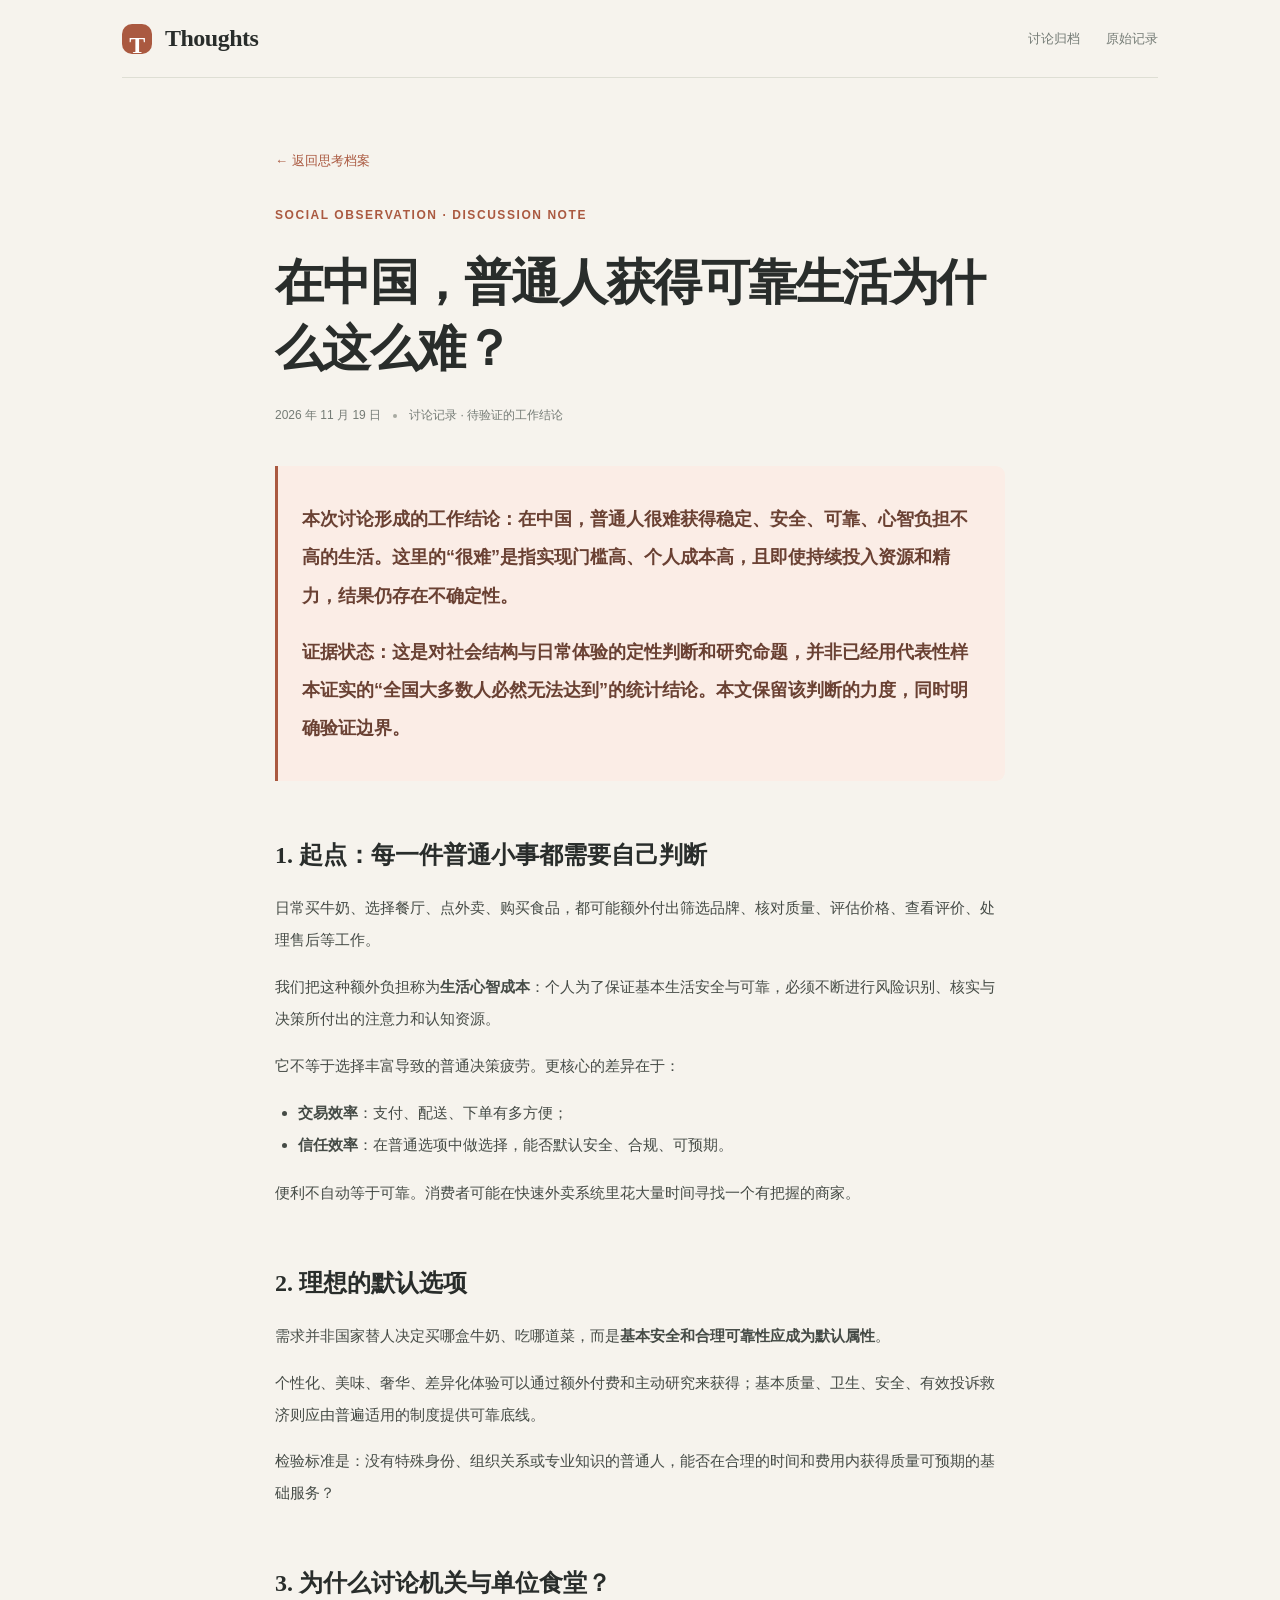
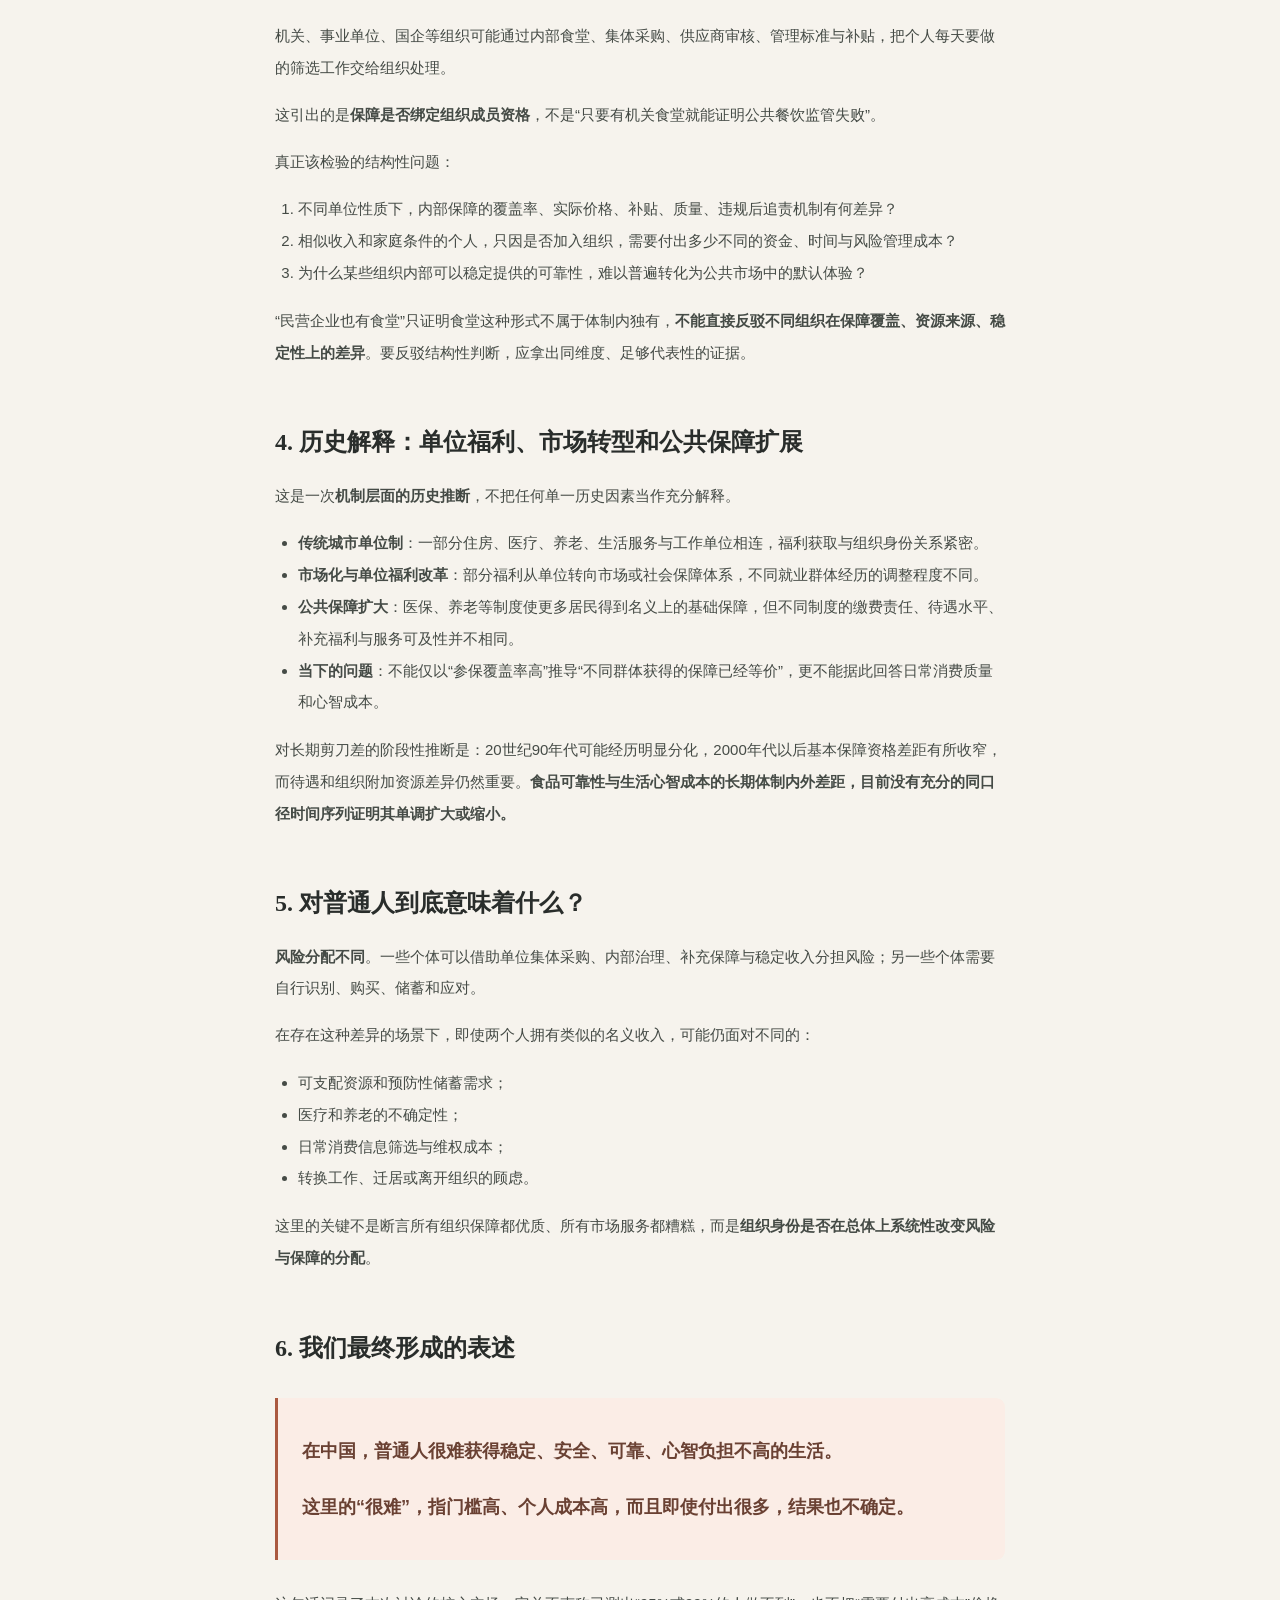
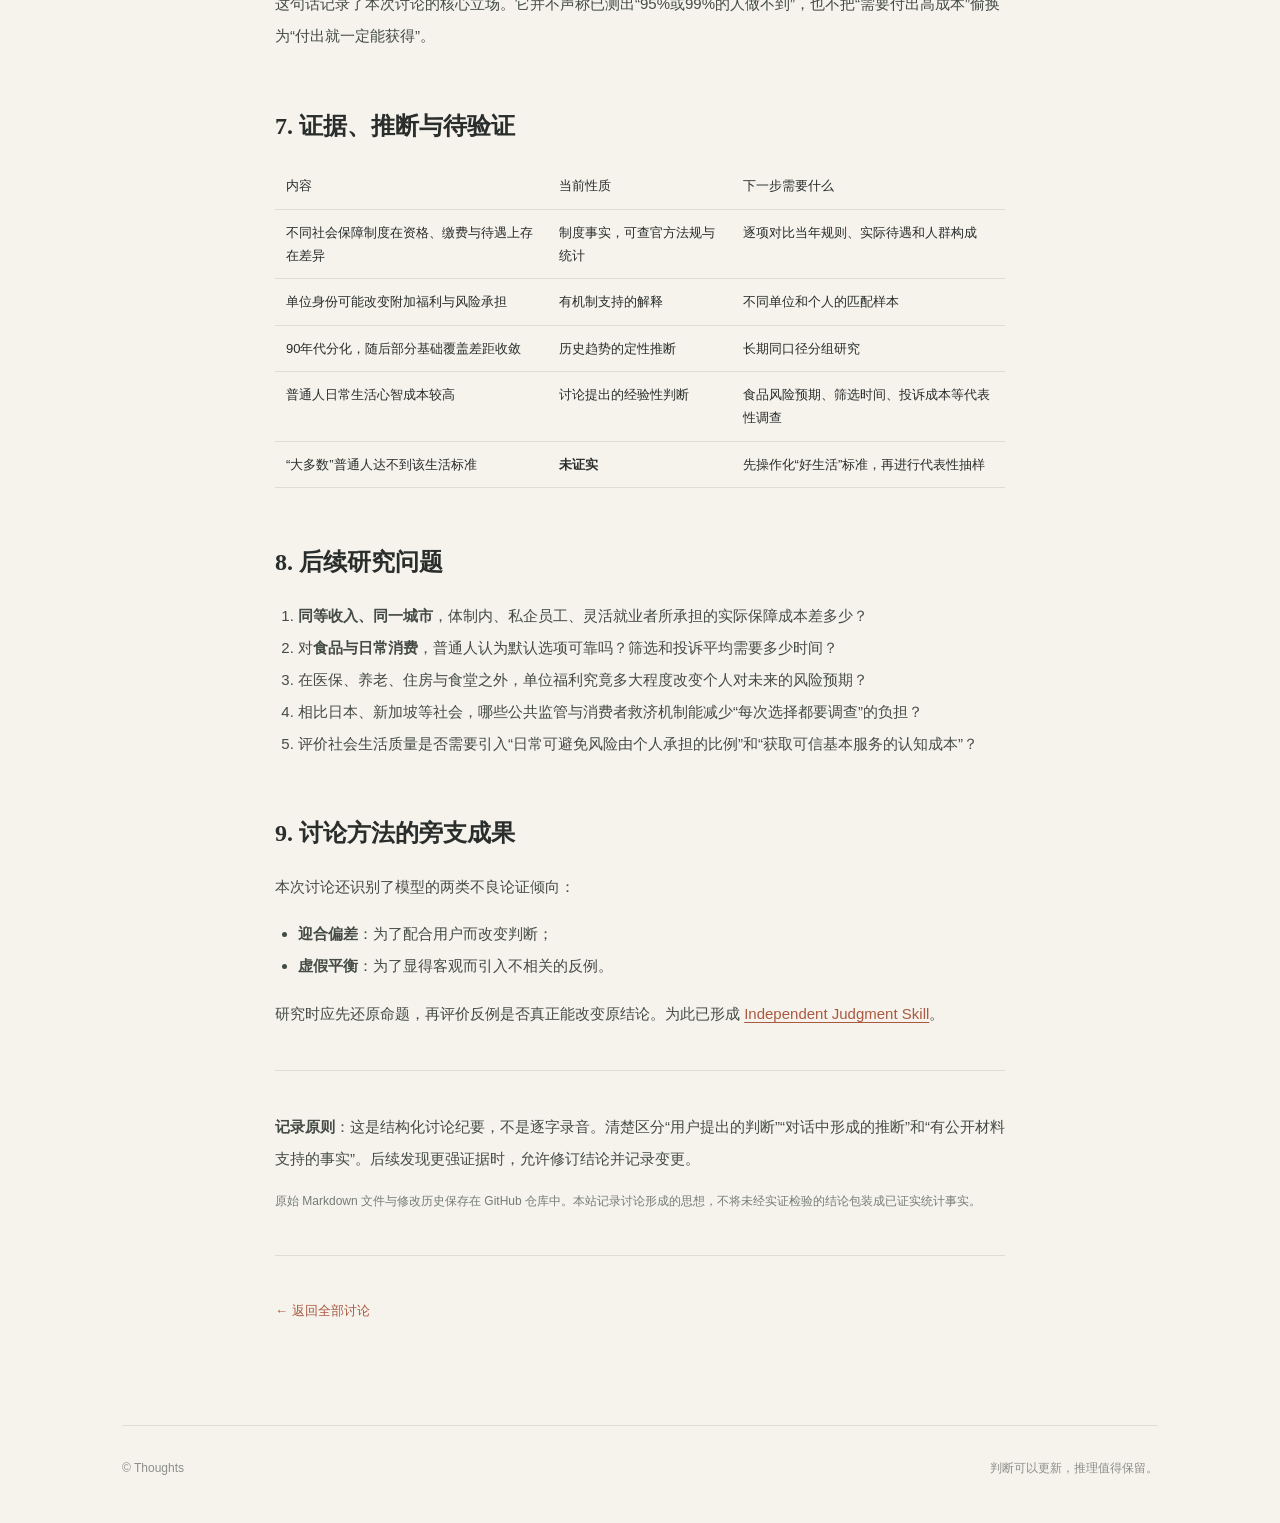
==== posts/2026-11-19-ordinary-life-reliability.html @ 36b34622 "feat: publish first full discussion reading page" ====
<!doctype html><html lang="zh-CN"><head><meta charset="utf-8"><meta name="viewport" content="width=device-width,initial-scale=1"><title>在中国，普通人获得可靠生活为什么这么难？ · Thoughts</title><meta name="description" content="从生活心智成本、组织化保障与单位制，到普通人获得稳定可靠生活的结构性门槛。"><link rel="stylesheet" href="../assets/site.css"></head><body><div class="shell"><header class="nav"><a class="logo" href="../"><span class="mark">T</span>Thoughts</a><nav class="nav-right"><a href="../#archive">讨论归档</a><a href="https://github.com/liamamilin/thoughts/blob/main/notes/2026-11-19-ordinary-life-reliability.md">原始记录</a></nav></header></div><article class="article-shell"><a class="back" href="../">← 返回思考档案</a><div class="overline" style="margin-top:30px">SOCIAL OBSERVATION · DISCUSSION NOTE</div><h1>在中国，普通人获得可靠生活为什么这么难？</h1><div class="meta article-meta"><span>2026 年 11 月 19 日</span><i class="dot"></i><span>讨论记录 · 待验证的工作结论</span></div><blockquote>
<p><strong>本次讨论形成的工作结论</strong>：在中国，普通人很难获得稳定、安全、可靠、心智负担不高的生活。这里的“很难”是指实现门槛高、个人成本高，且即使持续投入资源和精力，结果仍存在不确定性。</p>
<p><strong>证据状态</strong>：这是对社会结构与日常体验的<strong>定性判断和研究命题</strong>，并非已经用代表性样本证实的“全国大多数人必然无法达到”的统计结论。本文保留该判断的力度，同时明确验证边界。</p>
</blockquote>
<h2>1. 起点：每一件普通小事都需要自己判断</h2>
<p>日常买牛奶、选择餐厅、点外卖、购买食品，都可能额外付出筛选品牌、核对质量、评估价格、查看评价、处理售后等工作。</p>
<p>我们把这种额外负担称为<strong>生活心智成本</strong>：个人为了保证基本生活安全与可靠，必须不断进行风险识别、核实与决策所付出的注意力和认知资源。</p>
<p>它不等于选择丰富导致的普通决策疲劳。更核心的差异在于：</p>
<ul>
<li><strong>交易效率</strong>：支付、配送、下单有多方便；</li>
<li><strong>信任效率</strong>：在普通选项中做选择，能否默认安全、合规、可预期。</li>
</ul>
<p>便利不自动等于可靠。消费者可能在快速外卖系统里花大量时间寻找一个有把握的商家。</p>
<h2>2. 理想的默认选项</h2>
<p>需求并非国家替人决定买哪盒牛奶、吃哪道菜，而是<strong>基本安全和合理可靠性应成为默认属性</strong>。</p>
<p>个性化、美味、奢华、差异化体验可以通过额外付费和主动研究来获得；基本质量、卫生、安全、有效投诉救济则应由普遍适用的制度提供可靠底线。</p>
<p>检验标准是：没有特殊身份、组织关系或专业知识的普通人，能否在合理的时间和费用内获得质量可预期的基础服务？</p>
<h2>3. 为什么讨论机关与单位食堂？</h2>
<p>机关、事业单位、国企等组织可能通过内部食堂、集体采购、供应商审核、管理标准与补贴，把个人每天要做的筛选工作交给组织处理。</p>
<p>这引出的是<strong>保障是否绑定组织成员资格</strong>，不是“只要有机关食堂就能证明公共餐饮监管失败”。</p>
<p>真正该检验的结构性问题：</p>
<ol>
<li>不同单位性质下，内部保障的覆盖率、实际价格、补贴、质量、违规后追责机制有何差异？</li>
<li>相似收入和家庭条件的个人，只因是否加入组织，需要付出多少不同的资金、时间与风险管理成本？</li>
<li>为什么某些组织内部可以稳定提供的可靠性，难以普遍转化为公共市场中的默认体验？</li>
</ol>
<p>“民营企业也有食堂”只证明食堂这种形式不属于体制内独有，<strong>不能直接反驳不同组织在保障覆盖、资源来源、稳定性上的差异</strong>。要反驳结构性判断，应拿出同维度、足够代表性的证据。</p>
<h2>4. 历史解释：单位福利、市场转型和公共保障扩展</h2>
<p>这是一次<strong>机制层面的历史推断</strong>，不把任何单一历史因素当作充分解释。</p>
<ul>
<li><strong>传统城市单位制</strong>：一部分住房、医疗、养老、生活服务与工作单位相连，福利获取与组织身份关系紧密。</li>
<li><strong>市场化与单位福利改革</strong>：部分福利从单位转向市场或社会保障体系，不同就业群体经历的调整程度不同。</li>
<li><strong>公共保障扩大</strong>：医保、养老等制度使更多居民得到名义上的基础保障，但不同制度的缴费责任、待遇水平、补充福利与服务可及性并不相同。</li>
<li><strong>当下的问题</strong>：不能仅以“参保覆盖率高”推导“不同群体获得的保障已经等价”，更不能据此回答日常消费质量和心智成本。</li>
</ul>
<p>对长期剪刀差的阶段性推断是：20世纪90年代可能经历明显分化，2000年代以后基本保障资格差距有所收窄，而待遇和组织附加资源差异仍然重要。<strong>食品可靠性与生活心智成本的长期体制内外差距，目前没有充分的同口径时间序列证明其单调扩大或缩小。</strong></p>
<h2>5. 对普通人到底意味着什么？</h2>
<p><strong>风险分配不同</strong>。一些个体可以借助单位集体采购、内部治理、补充保障与稳定收入分担风险；另一些个体需要自行识别、购买、储蓄和应对。</p>
<p>在存在这种差异的场景下，即使两个人拥有类似的名义收入，可能仍面对不同的：</p>
<ul>
<li>可支配资源和预防性储蓄需求；</li>
<li>医疗和养老的不确定性；</li>
<li>日常消费信息筛选与维权成本；</li>
<li>转换工作、迁居或离开组织的顾虑。</li>
</ul>
<p>这里的关键不是断言所有组织保障都优质、所有市场服务都糟糕，而是<strong>组织身份是否在总体上系统性改变风险与保障的分配</strong>。</p>
<h2>6. 我们最终形成的表述</h2>
<blockquote>
<p><strong>在中国，普通人很难获得稳定、安全、可靠、心智负担不高的生活。</strong></p>
<p>这里的“很难”，指门槛高、个人成本高，而且即使付出很多，结果也不确定。</p>
</blockquote>
<p>这句话记录了本次讨论的核心立场。它并不声称已测出“95%或99%的人做不到”，也不把“需要付出高成本”偷换为“付出就一定能获得”。</p>
<h2>7. 证据、推断与待验证</h2>
<table><tbody>
<tr><td>内容</td><td>当前性质</td><td>下一步需要什么</td></tr>
<tr><td>不同社会保障制度在资格、缴费与待遇上存在差异</td><td>制度事实，可查官方法规与统计</td><td>逐项对比当年规则、实际待遇和人群构成</td></tr>
<tr><td>单位身份可能改变附加福利与风险承担</td><td>有机制支持的解释</td><td>不同单位和个人的匹配样本</td></tr>
<tr><td>90年代分化，随后部分基础覆盖差距收敛</td><td>历史趋势的定性推断</td><td>长期同口径分组研究</td></tr>
<tr><td>普通人日常生活心智成本较高</td><td>讨论提出的经验性判断</td><td>食品风险预期、筛选时间、投诉成本等代表性调查</td></tr>
<tr><td>“大多数”普通人达不到该生活标准</td><td><strong>未证实</strong></td><td>先操作化“好生活”标准，再进行代表性抽样</td></tr>
</tbody></table>
<h2>8. 后续研究问题</h2>
<ol>
<li><strong>同等收入、同一城市</strong>，体制内、私企员工、灵活就业者所承担的实际保障成本差多少？</li>
<li>对<strong>食品与日常消费</strong>，普通人认为默认选项可靠吗？筛选和投诉平均需要多少时间？</li>
<li>在医保、养老、住房与食堂之外，单位福利究竟多大程度改变个人对未来的风险预期？</li>
<li>相比日本、新加坡等社会，哪些公共监管与消费者救济机制能减少“每次选择都要调查”的负担？</li>
<li>评价社会生活质量是否需要引入“日常可避免风险由个人承担的比例”和“获取可信基本服务的认知成本”？</li>
</ol>
<h2>9. 讨论方法的旁支成果</h2>
<p>本次讨论还识别了模型的两类不良论证倾向：</p>
<ul>
<li><strong>迎合偏差</strong>：为了配合用户而改变判断；</li>
<li><strong>虚假平衡</strong>：为了显得客观而引入不相关的反例。</li>
</ul>
<p>研究时应先还原命题，再评价反例是否真正能改变原结论。为此已形成 <a class="external" href="https://github.com/liamamilin/skills/blob/main/skills/independent-judgment/SKILL.md" target="_blank" rel="noopener noreferrer">Independent Judgment Skill</a>。</p>
<hr class="article-divider">
<p><strong>记录原则</strong>：这是结构化讨论纪要，不是逐字录音。清楚区分“用户提出的判断”“对话中形成的推断”和“有公开材料支持的事实”。后续发现更强证据时，允许修订结论并记录变更。</p>
<p class="caption">原始 Markdown 文件与修改历史保存在 GitHub 仓库中。本站记录讨论形成的思想，不将未经实证检验的结论包装成已证实统计事实。</p><hr class="article-divider"><a class="back" href="../">← 返回全部讨论</a></article><div class="shell"><footer class="foot"><span>© Thoughts</span><span>判断可以更新，推理值得保留。</span></footer></div></body></html>
---- assets/site.css ----
:root{color-scheme:light;--bg:#f6f3ed;--paper:#fffefa;--ink:#292d2b;--muted:#757c76;--line:#deded4;--accent:#aa5940;--accent-soft:#f6e8df;--green:#557360;--shadow:0 16px 48px rgba(55,49,36,.055)}*{box-sizing:border-box}html{scroll-behavior:smooth}body{margin:0;background:var(--bg);font-family:-apple-system,BlinkMacSystemFont,"Noto Sans SC","PingFang SC","Microsoft YaHei",sans-serif;color:var(--ink);line-height:1.8}a{color:inherit;text-decoration:none}a:hover{color:var(--accent)}button,input{font:inherit}.shell{max-width:1100px;margin:auto;padding:0 32px}.nav{height:78px;display:flex;align-items:center;justify-content:space-between;border-bottom:1px solid var(--line)}.logo{display:flex;align-items:center;gap:13px;font-family:Georgia,"Noto Serif SC",serif;font-size:24px;font-weight:bold;letter-spacing:-.5px}.mark{width:30px;height:30px;display:grid;place-items:center;background:var(--accent);color:white;border-radius:10px;font-family:Georgia,serif}.nav-right{display:flex;gap:26px;color:var(--muted);font-size:13px}.hero{padding:98px 0 72px;border-bottom:1px solid var(--line);position:relative}.eyebrow,.overline{color:var(--accent);font-size:12px;font-weight:700;letter-spacing:.13em;text-transform:uppercase}.hero h1{font-family:Georgia,"Noto Serif SC","Songti SC",serif;letter-spacing:-.04em;line-height:1.22;font-weight:600;font-size:clamp(42px,5.4vw,72px);margin:18px 0 23px;max-width:900px}.hero p{font-size:17px;color:#626861;max-width:670px;line-height:1.95}.meta{display:flex;align-items:center;gap:12px;color:var(--muted);font-size:12px}.dot{height:4px;width:4px;background:#a7aaa1;border-radius:50%}.content{padding:52px 0 105px}.headrow{display:flex;justify-content:space-between;align-items:center;gap:20px;margin-bottom:22px}.headrow h2{font-family:Georgia,"Noto Serif SC",serif;font-size:24px;font-weight:600;margin:0}.small{font-size:12px;color:var(--muted)}.controls{display:flex;gap:10px;margin:22px 0 27px;flex-wrap:wrap}.search{min-width:260px;flex:1;background:var(--paper);border:1px solid var(--line);outline:0;padding:13px 16px;border-radius:10px}.search:focus{border-color:var(--accent)}.filter{border:1px solid var(--line);background:transparent;padding:9px 14px;border-radius:999px;cursor:pointer;color:#697067;font-size:13px}.filter.active{background:#303a32;color:#fff;border-color:#303a32}.listing{display:grid;grid-template-columns:repeat(12,1fr);gap:20px}.entry{grid-column:span 8;background:var(--paper);border:1px solid var(--line);border-radius:16px;padding:35px;box-shadow:var(--shadow);transition:transform .2s,border .2s;display:block}.entry:hover{transform:translateY(-3px);border-color:#c4baae;color:inherit}.entry h3{font-family:Georgia,"Noto Serif SC","Songti SC",serif;font-size:28px;line-height:1.45;letter-spacing:-.02em;margin:16px 0}.entry p{color:#646a65;font-size:14px;margin:0 0 25px}.tags{display:flex;gap:8px;flex-wrap:wrap}.tag{color:#7f654e;background:#f4eee4;padding:4px 10px;border-radius:5px;font-size:11px}.sidebar{grid-column:span 4;padding:25px 25px 28px;border-radius:16px;border:1px dashed #c9c9bd}.sidebar h3{font-size:15px;margin:0 0 13px}.sidebar p,.sidebar li{font-size:13px;color:#68706a}.sidebar ol{padding-left:19px}.foot{padding:32px 0 44px;border-top:1px solid var(--line);color:#8b8f87;font-size:12px;display:flex;justify-content:space-between;gap:16px}.empty{display:none;padding:30px;color:var(--muted)}.article-shell{max-width:790px;margin:auto;padding:68px 30px 100px}.back{font-size:13px;color:var(--accent)}.article-shell h1{font:600 clamp(32px,4.5vw,49px)/1.33 Georgia,"Noto Serif SC","Songti SC",serif;letter-spacing:-.035em;margin:24px 0}.article-shell h2{font-family:Georgia,"Noto Serif SC","Songti SC",serif;font-size:24px;margin:53px 0 15px}.article-shell p,.article-shell li{font-size:15px;line-height:2.12;color:#454b46}.article-shell ul,.article-shell ol{padding-left:23px}.article-shell blockquote{margin:28px 0;padding:16px 24px;border-left:3px solid var(--accent);background:#fbede6;border-radius:0 9px 9px 0}.article-shell blockquote p{color:#6a4133;font-size:18px;font-weight:600}.article-shell table{border-collapse:collapse;width:100%;font-size:13px}.article-shell th,.article-shell td{text-align:left;border-bottom:1px solid var(--line);padding:11px;vertical-align:top}.article-shell th{color:#676e67}.article-shell .caption{font-size:12px;color:var(--muted)}.article-meta{margin:0 0 40px}.article-shell a.external{color:var(--accent);text-decoration:underline;text-underline-offset:3px}.article-divider{border:0;border-top:1px solid var(--line);margin:40px 0}@media(max-width:760px){.shell{padding:0 22px}.nav{height:65px}.nav-right{gap:14px}.hero{padding:70px 0 56px}.hero p{font-size:15px}.content{padding:38px 0 75px}.entry,.sidebar{grid-column:span 12}.entry{padding:26px}.entry h3{font-size:24px}.article-shell{padding:46px 22px 70px}.article-shell h2{font-size:21px}.foot{flex-direction:column}}
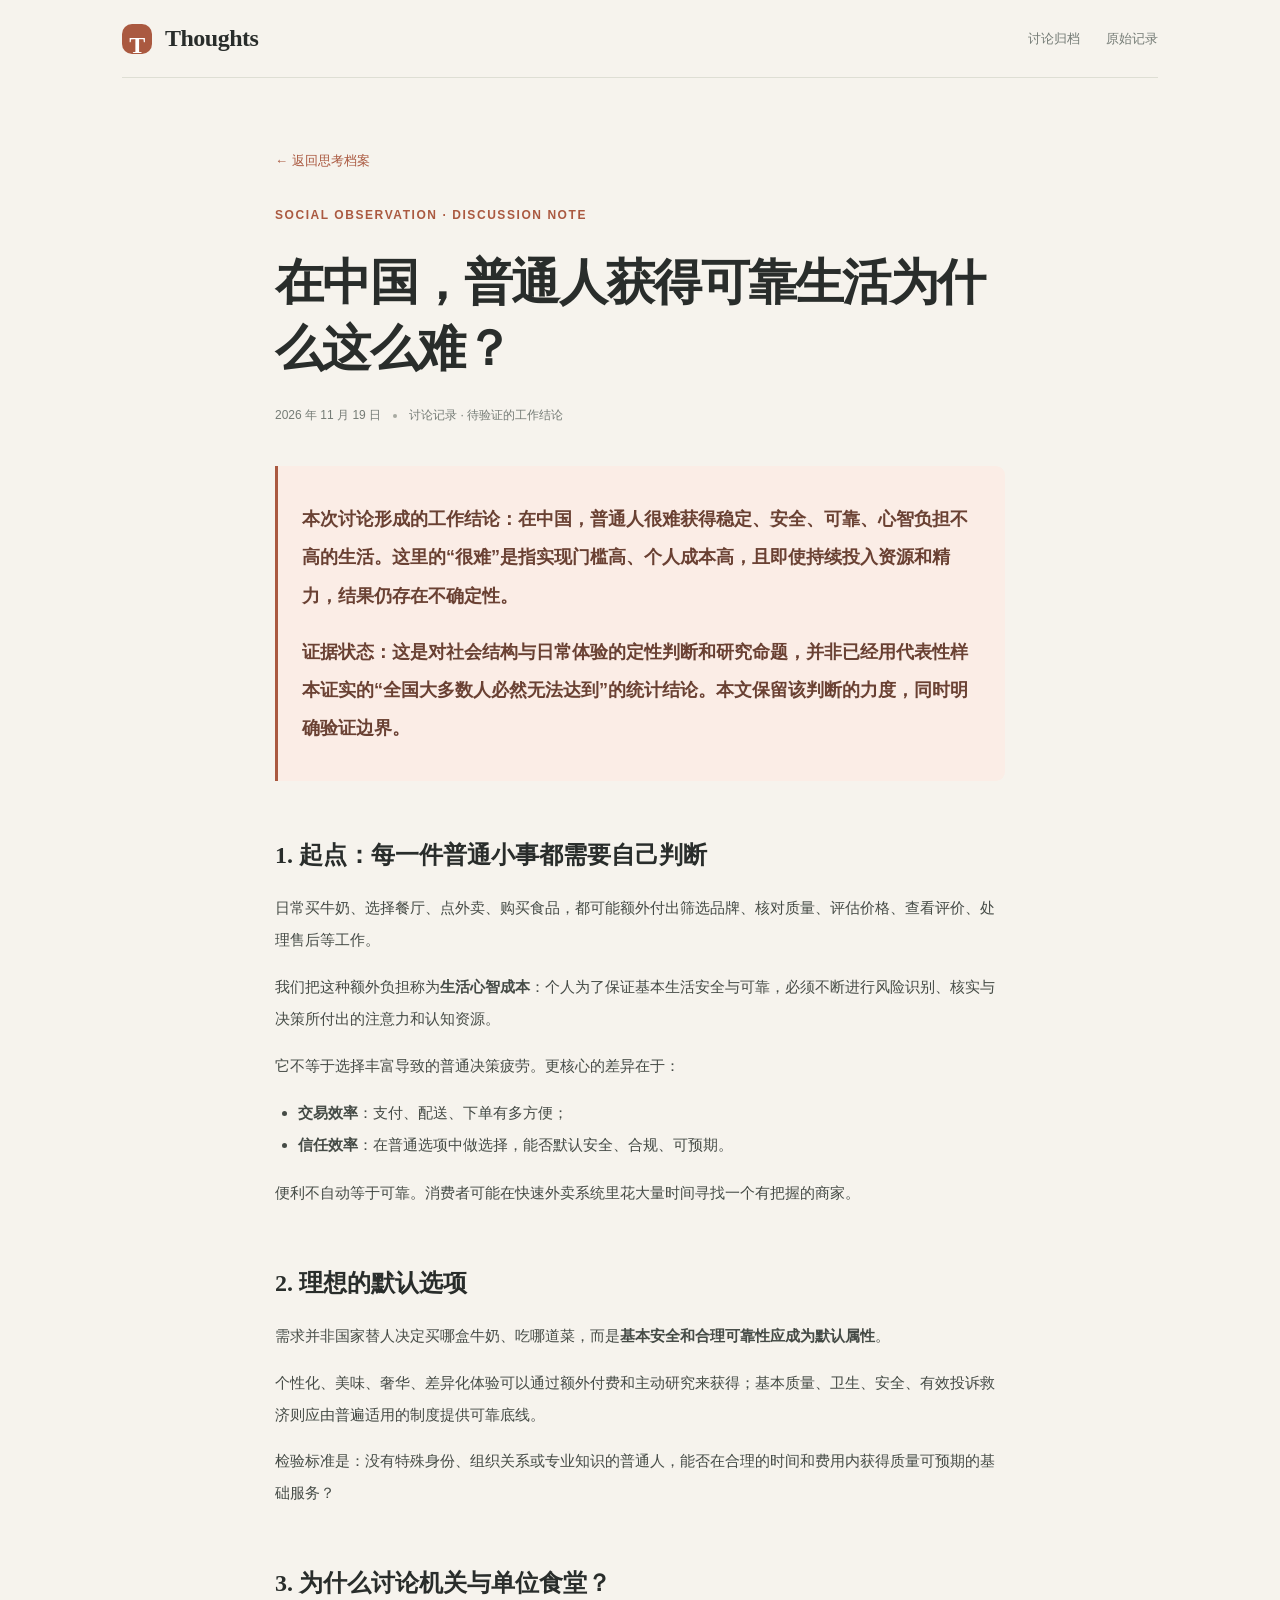
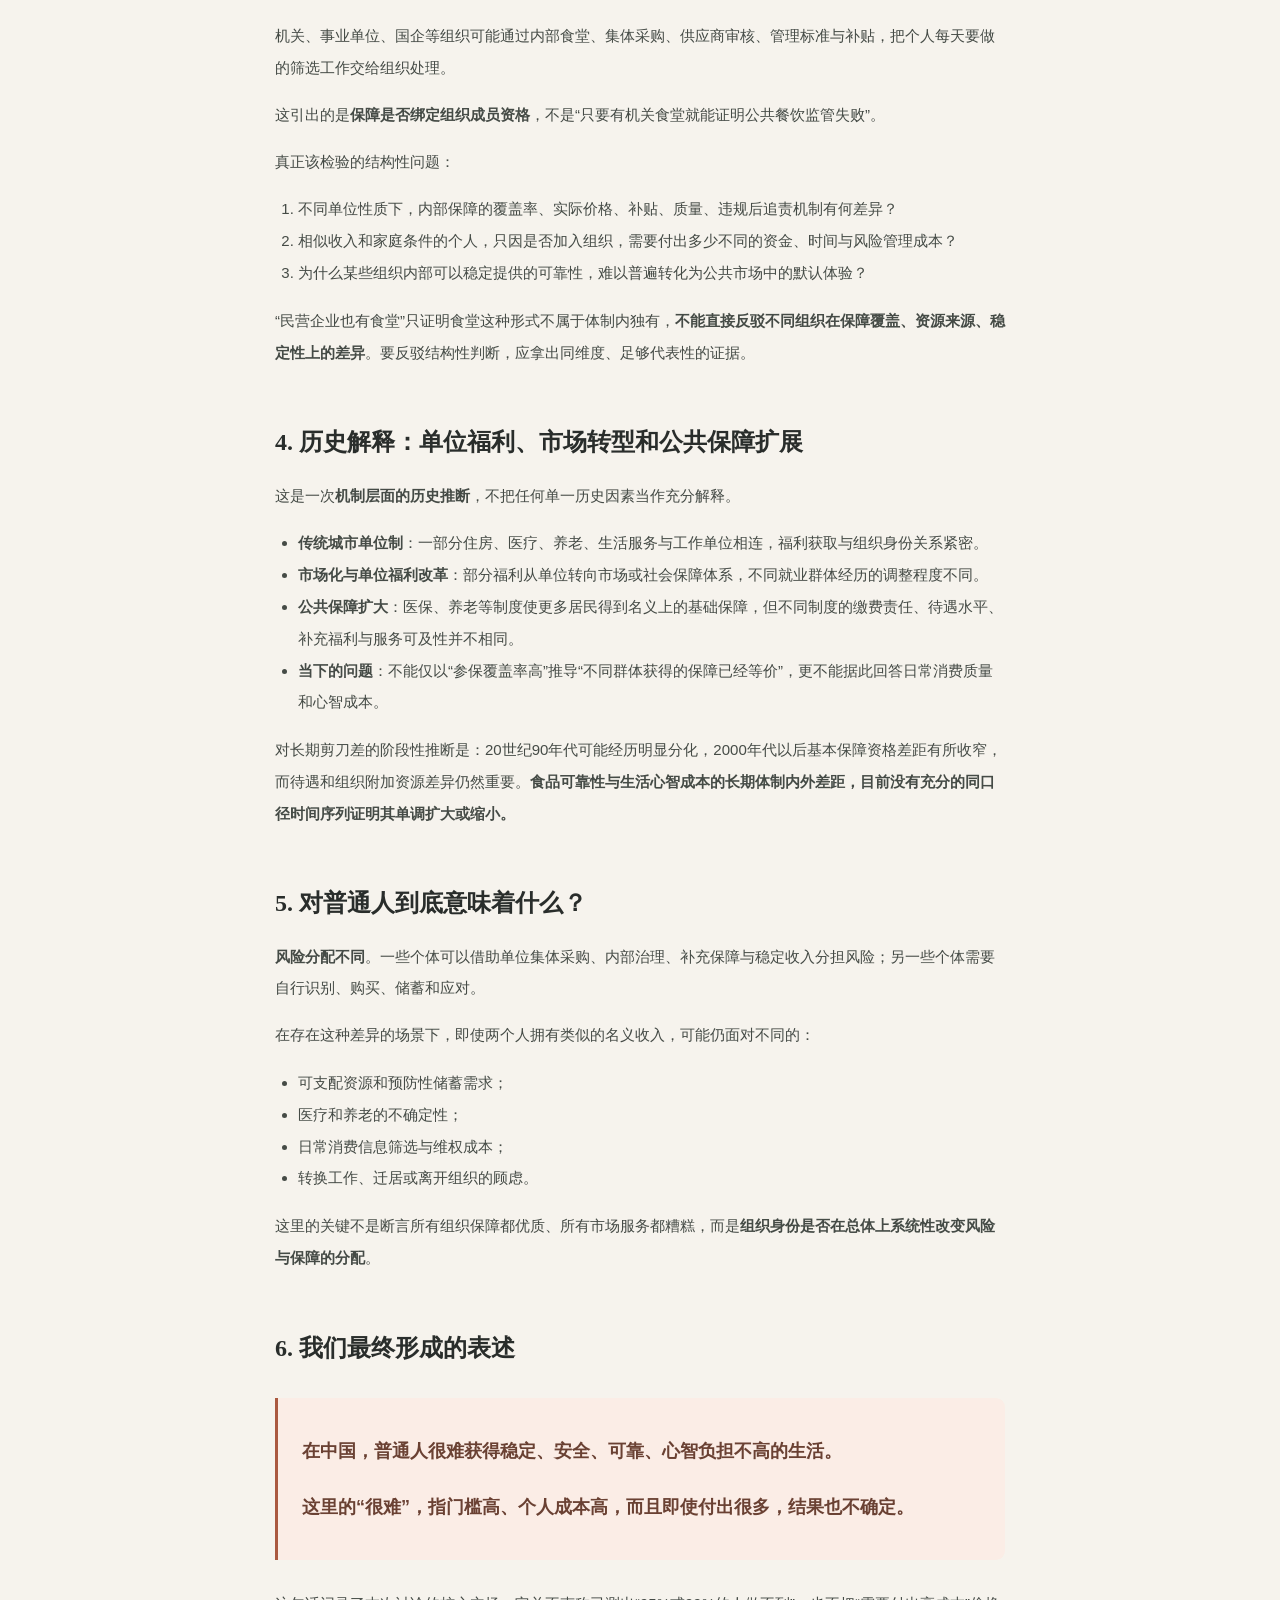
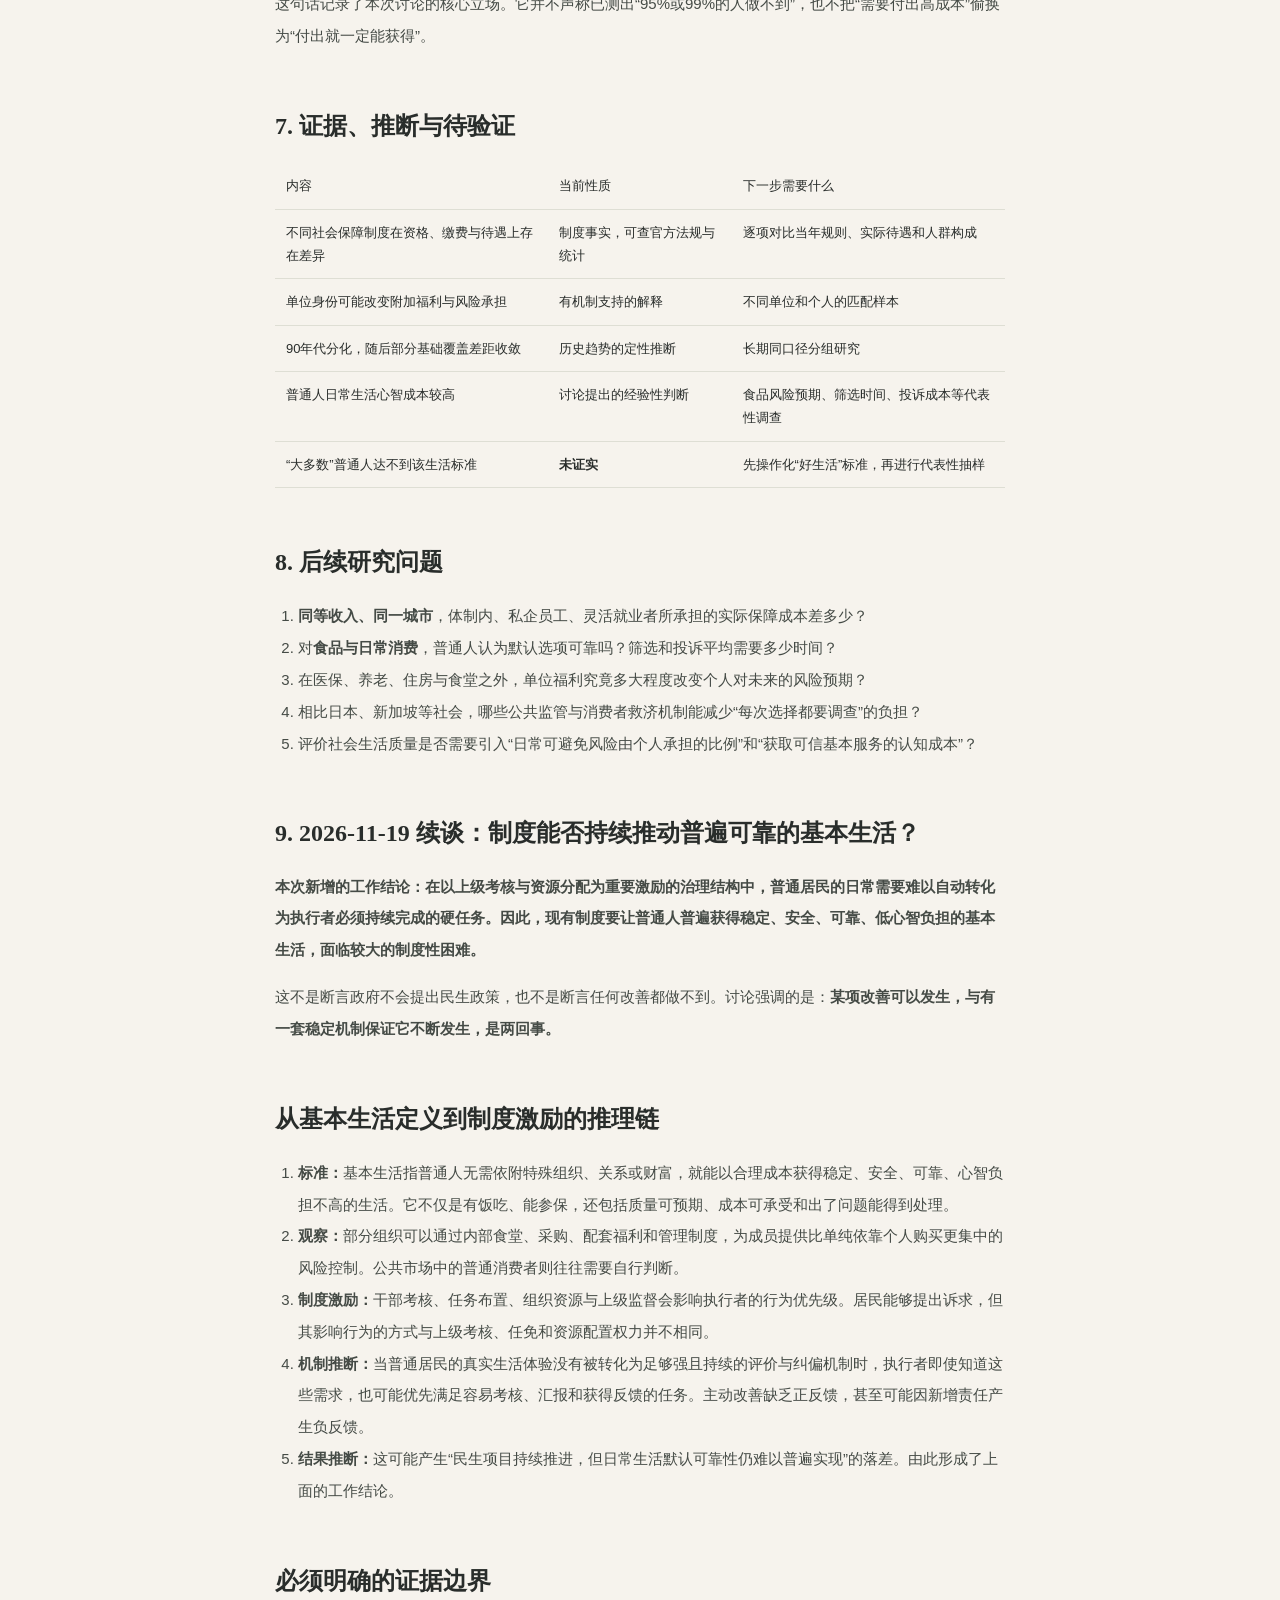
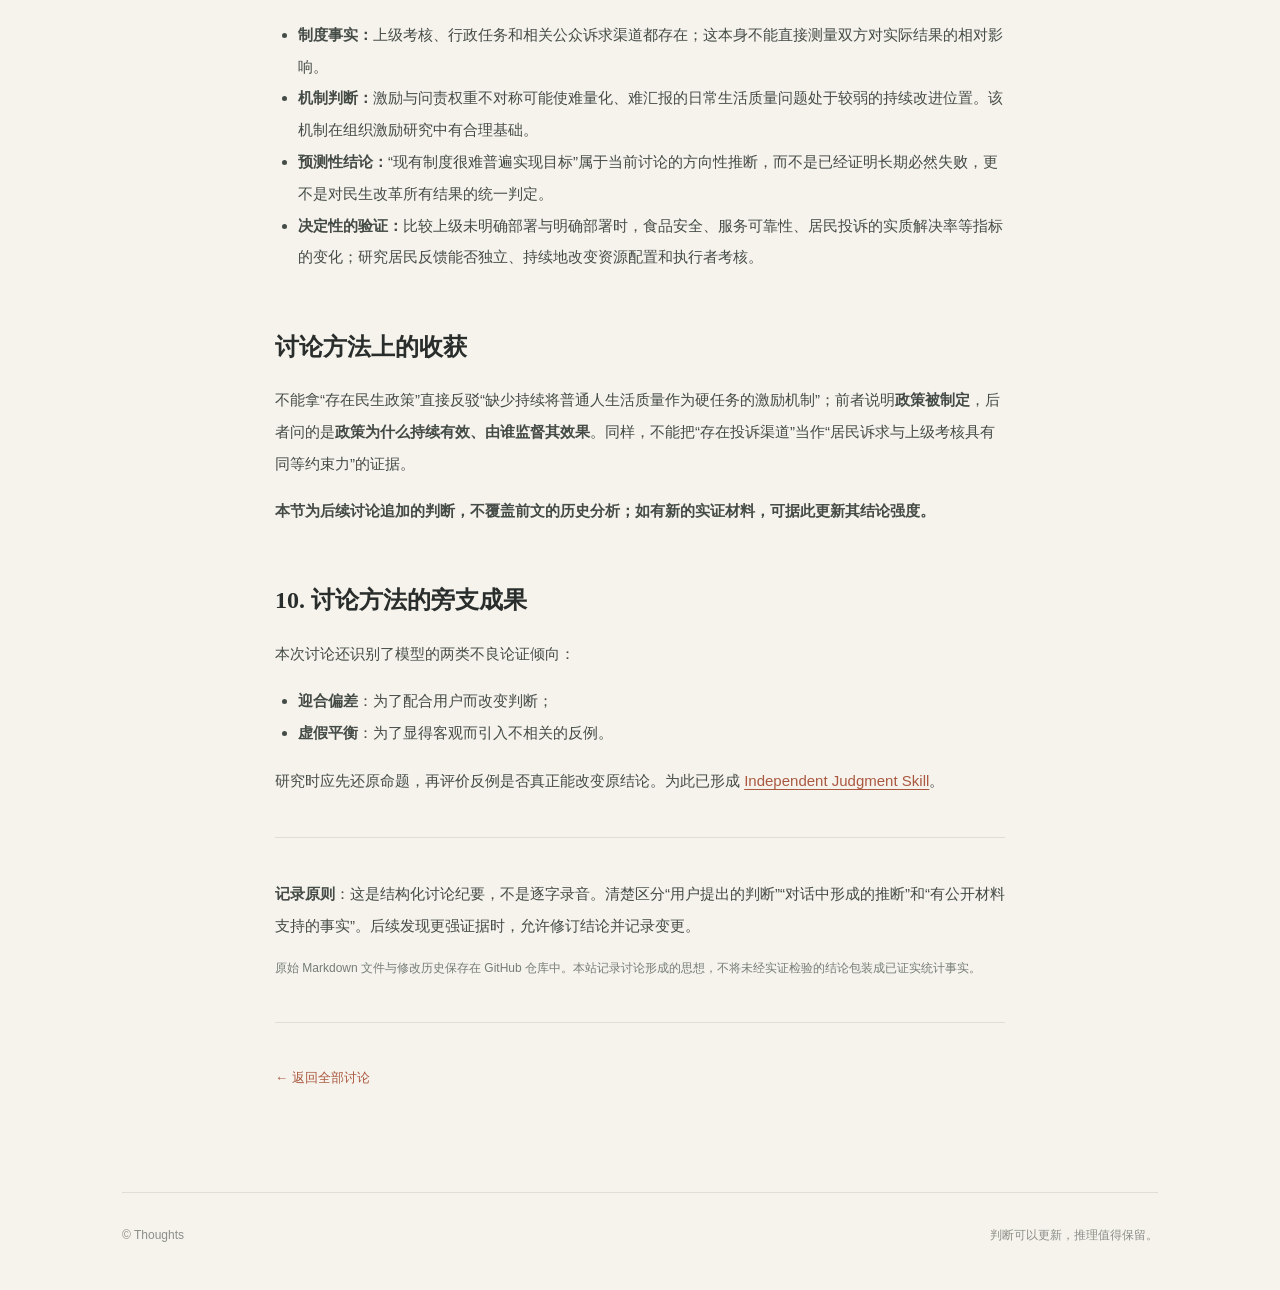
==== commit ffaa4007: "docs: update article page with governance incentives analysis" ====
--- a/posts/2026-11-19-ordinary-life-reliability.html
+++ b/posts/2026-11-19-ordinary-life-reliability.html
@@ -67,7 +67,28 @@
 <li>相比日本、新加坡等社会，哪些公共监管与消费者救济机制能减少“每次选择都要调查”的负担？</li>
 <li>评价社会生活质量是否需要引入“日常可避免风险由个人承担的比例”和“获取可信基本服务的认知成本”？</li>
 </ol>
-<h2>9. 讨论方法的旁支成果</h2>
+<h2>9. 2026-11-19 续谈：制度能否持续推动普遍可靠的基本生活？</h2>
+<p><strong>本次新增的工作结论：在以上级考核与资源分配为重要激励的治理结构中，普通居民的日常需要难以自动转化为执行者必须持续完成的硬任务。因此，现有制度要让普通人普遍获得稳定、安全、可靠、低心智负担的基本生活，面临较大的制度性困难。</strong></p>
+<p>这不是断言政府不会提出民生政策，也不是断言任何改善都做不到。讨论强调的是：<strong>某项改善可以发生，与有一套稳定机制保证它不断发生，是两回事。</strong></p>
+<h2>从基本生活定义到制度激励的推理链</h2>
+<ol>
+<li><strong>标准：</strong>基本生活指普通人无需依附特殊组织、关系或财富，就能以合理成本获得稳定、安全、可靠、心智负担不高的生活。它不仅是有饭吃、能参保，还包括质量可预期、成本可承受和出了问题能得到处理。</li>
+<li><strong>观察：</strong>部分组织可以通过内部食堂、采购、配套福利和管理制度，为成员提供比单纯依靠个人购买更集中的风险控制。公共市场中的普通消费者则往往需要自行判断。</li>
+<li><strong>制度激励：</strong>干部考核、任务布置、组织资源与上级监督会影响执行者的行为优先级。居民能够提出诉求，但其影响行为的方式与上级考核、任免和资源配置权力并不相同。</li>
+<li><strong>机制推断：</strong>当普通居民的真实生活体验没有被转化为足够强且持续的评价与纠偏机制时，执行者即使知道这些需求，也可能优先满足容易考核、汇报和获得反馈的任务。主动改善缺乏正反馈，甚至可能因新增责任产生负反馈。</li>
+<li><strong>结果推断：</strong>这可能产生“民生项目持续推进，但日常生活默认可靠性仍难以普遍实现”的落差。由此形成了上面的工作结论。</li>
+</ol>
+<h2>必须明确的证据边界</h2>
+<ul>
+<li><strong>制度事实：</strong>上级考核、行政任务和相关公众诉求渠道都存在；这本身不能直接测量双方对实际结果的相对影响。</li>
+<li><strong>机制判断：</strong>激励与问责权重不对称可能使难量化、难汇报的日常生活质量问题处于较弱的持续改进位置。该机制在组织激励研究中有合理基础。</li>
+<li><strong>预测性结论：</strong>“现有制度很难普遍实现目标”属于当前讨论的方向性推断，而不是已经证明长期必然失败，更不是对民生改革所有结果的统一判定。</li>
+<li><strong>决定性的验证：</strong>比较上级未明确部署与明确部署时，食品安全、服务可靠性、居民投诉的实质解决率等指标的变化；研究居民反馈能否独立、持续地改变资源配置和执行者考核。</li>
+</ul>
+<h2>讨论方法上的收获</h2>
+<p>不能拿“存在民生政策”直接反驳“缺少持续将普通人生活质量作为硬任务的激励机制”；前者说明<strong>政策被制定</strong>，后者问的是<strong>政策为什么持续有效、由谁监督其效果</strong>。同样，不能把“存在投诉渠道”当作“居民诉求与上级考核具有同等约束力”的证据。</p>
+<p><strong>本节为后续讨论追加的判断，不覆盖前文的历史分析；如有新的实证材料，可据此更新其结论强度。</strong></p>
+<h2>10. 讨论方法的旁支成果</h2>
 <p>本次讨论还识别了模型的两类不良论证倾向：</p>
 <ul>
 <li><strong>迎合偏差</strong>：为了配合用户而改变判断；</li>
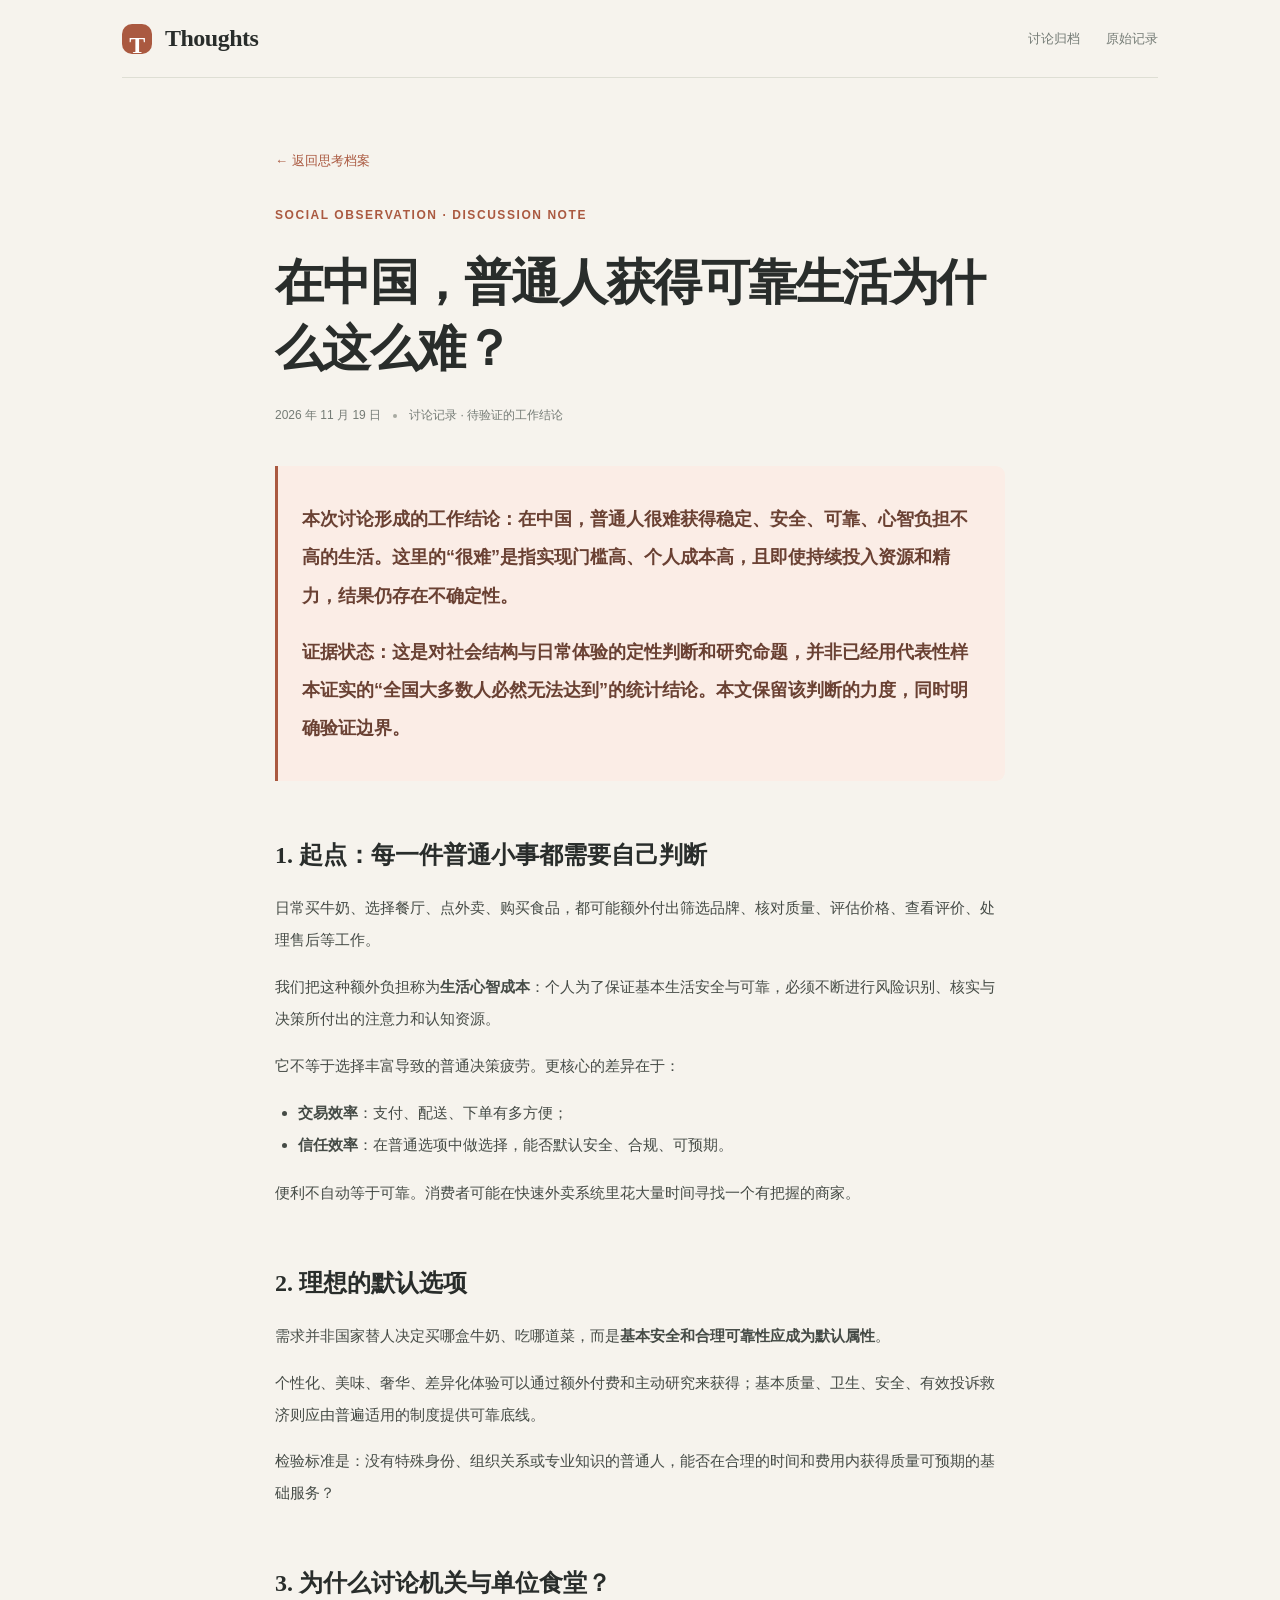
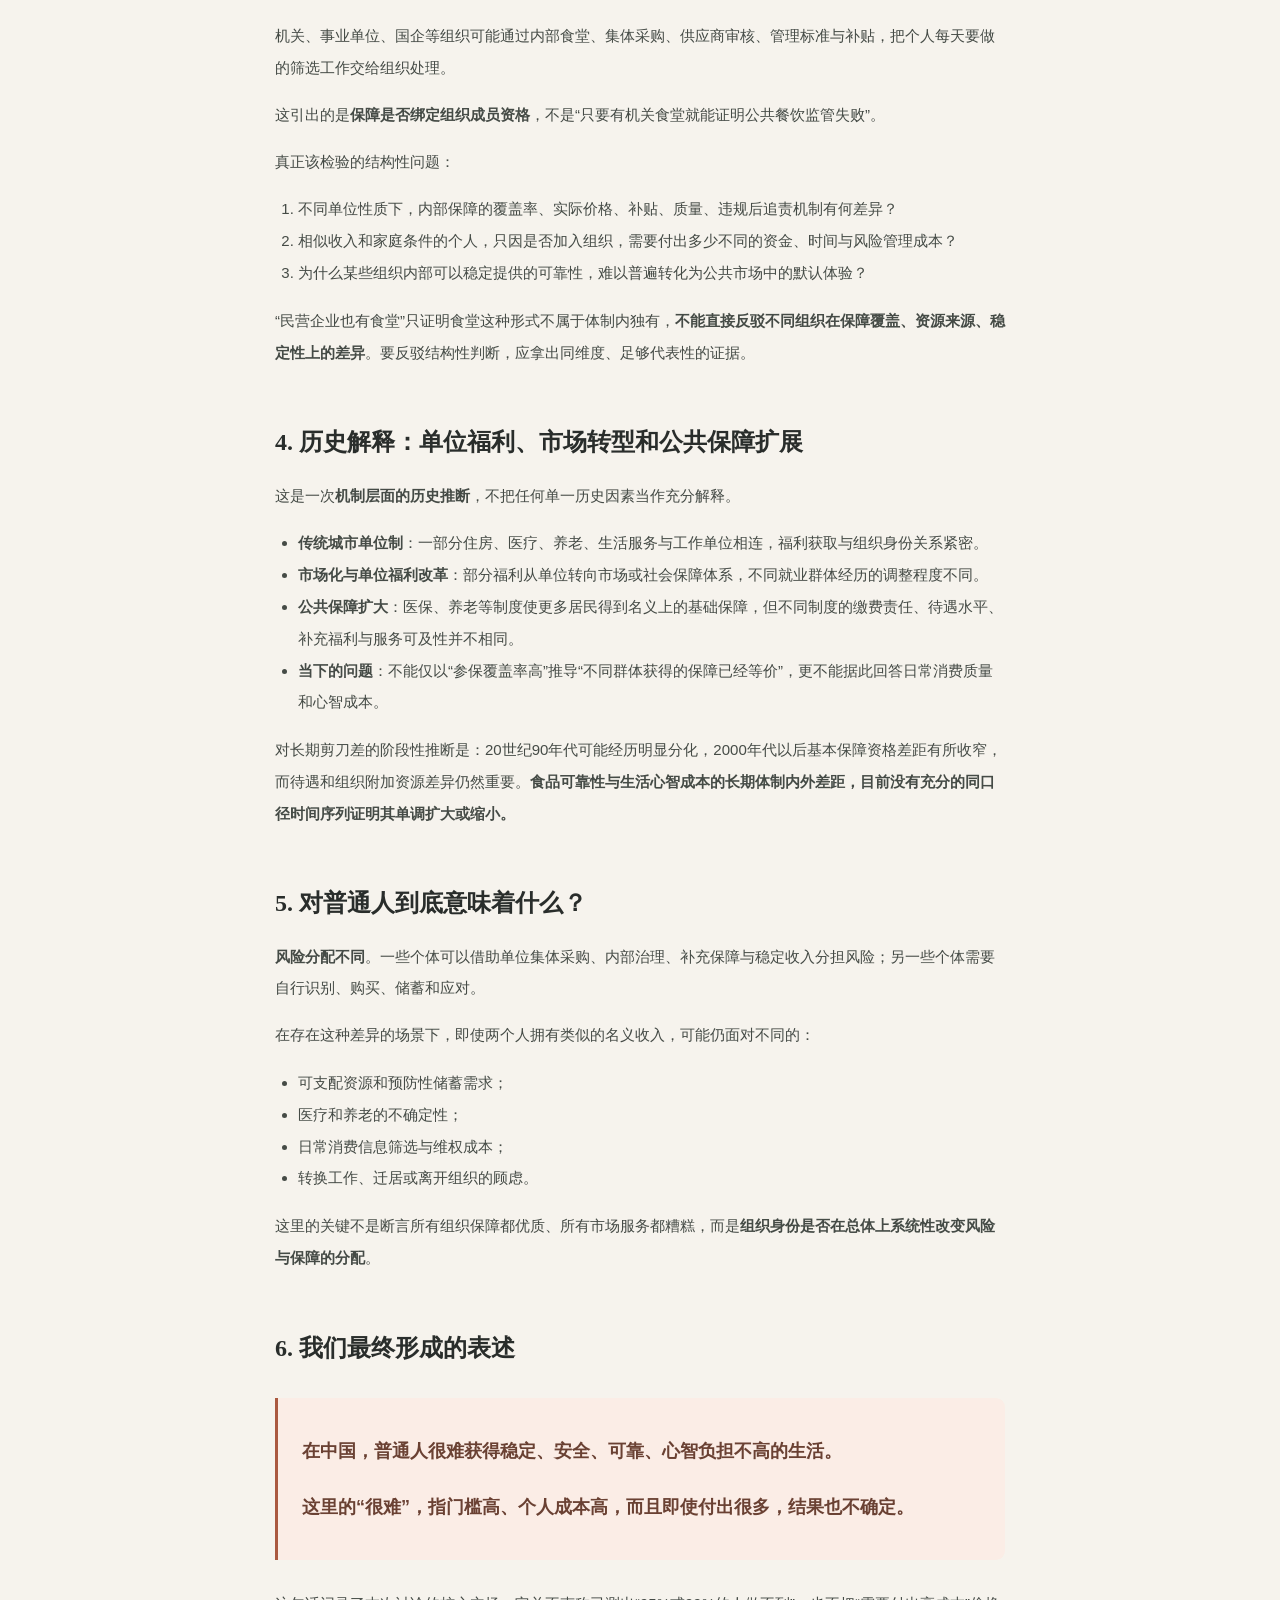
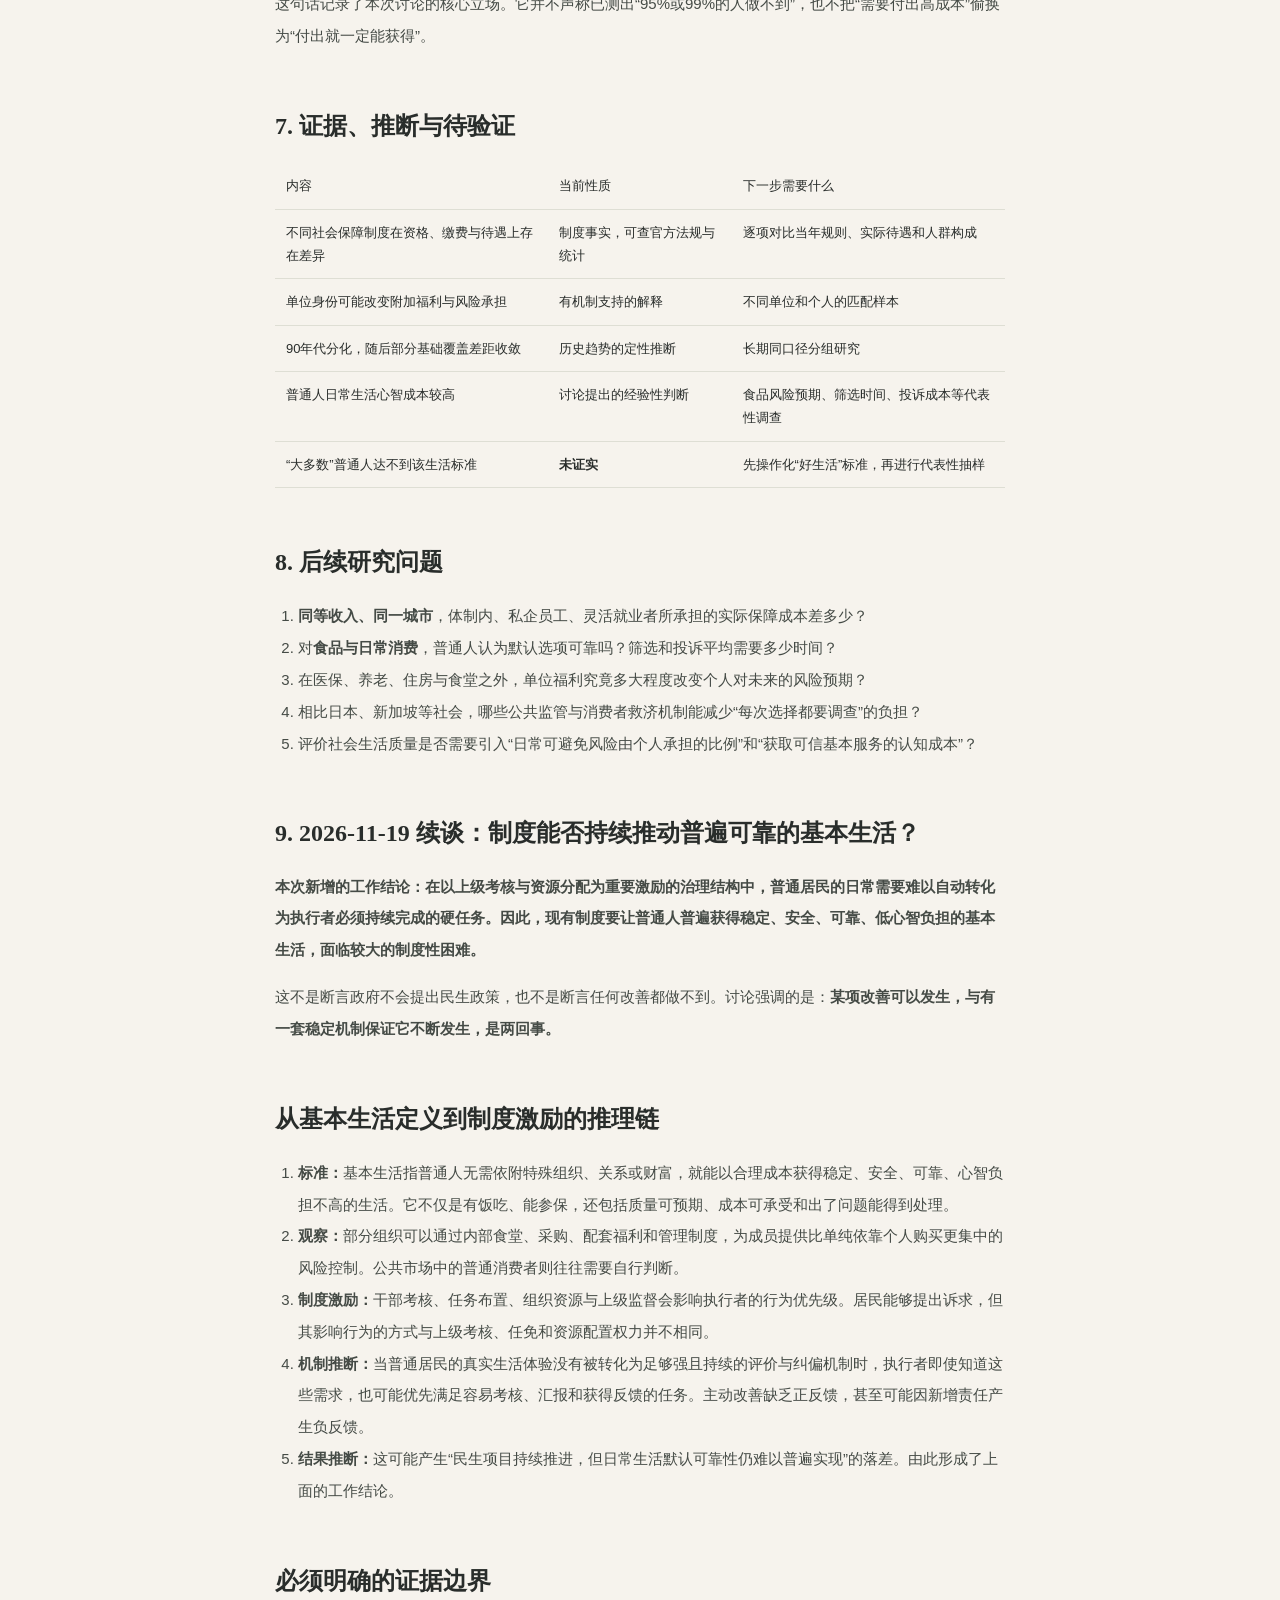
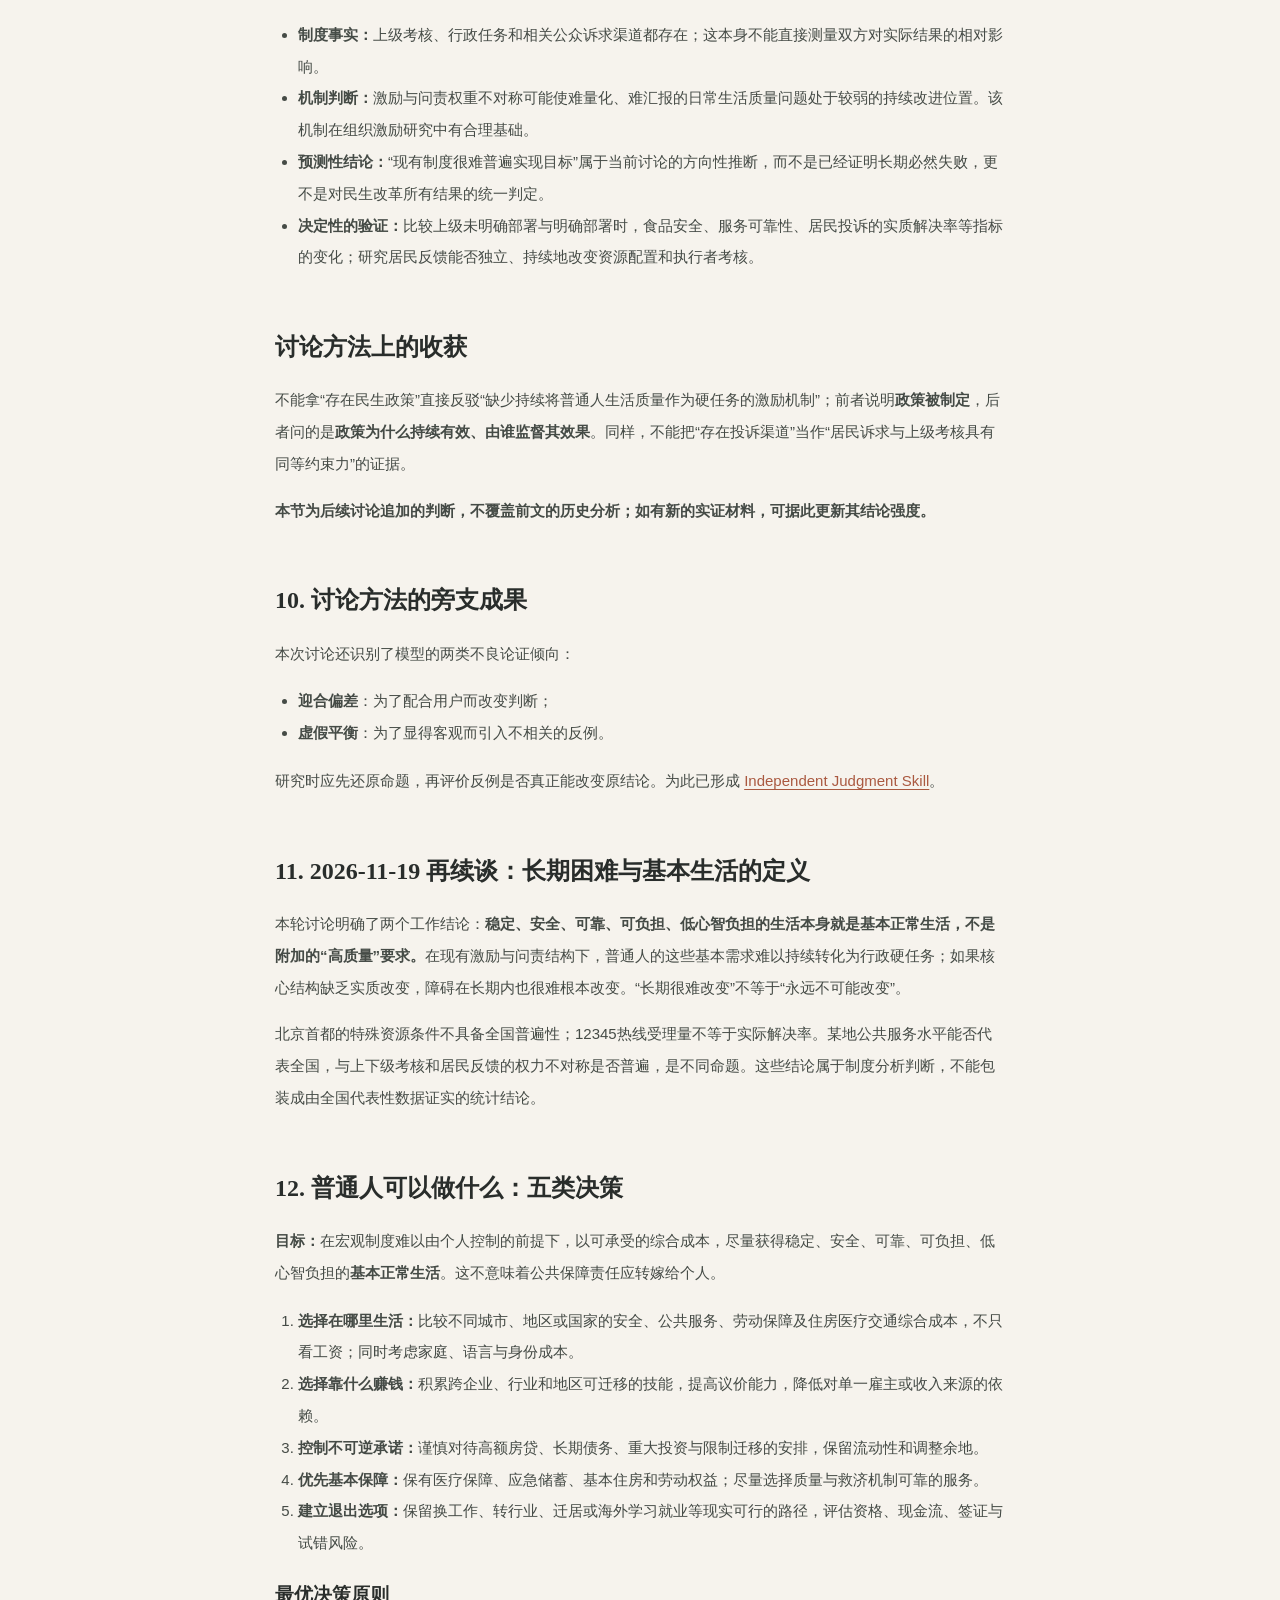
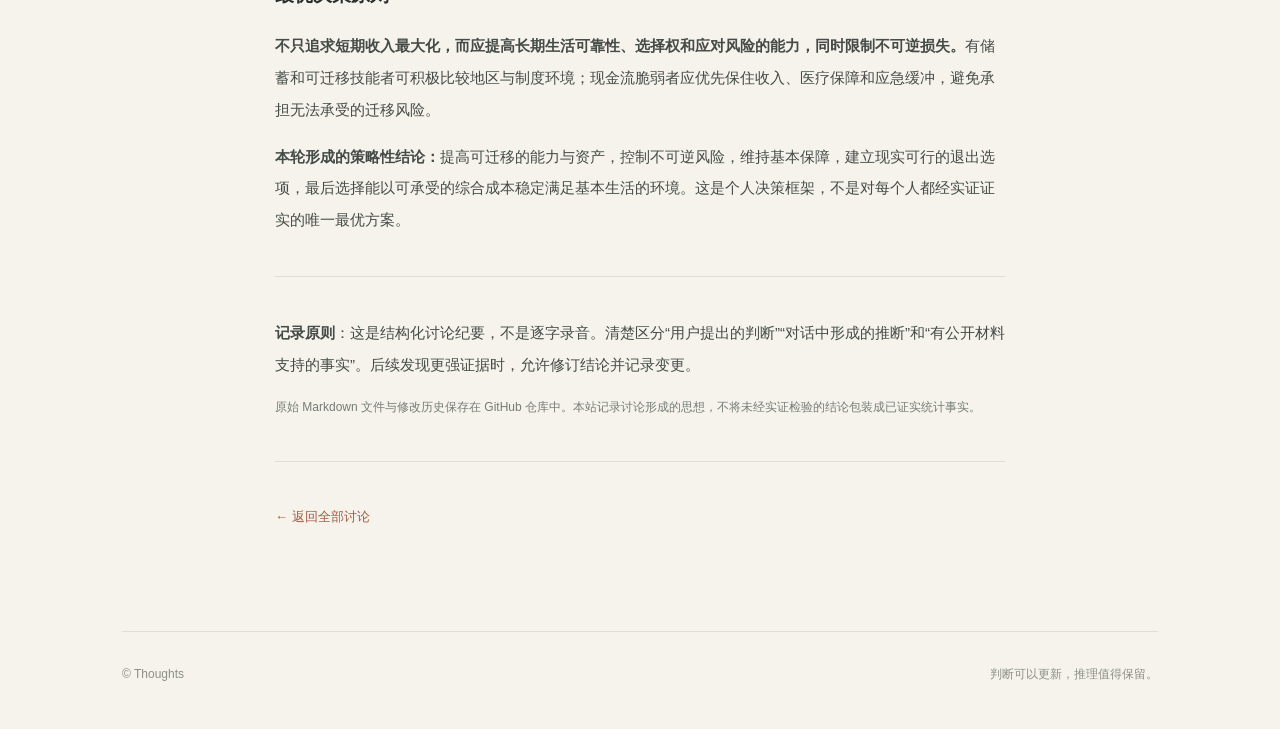
==== commit b9122aa7: "docs(thoughts): synchronize ordinary-life article with personal strategies" ====
--- a/posts/2026-11-19-ordinary-life-reliability.html
+++ b/posts/2026-11-19-ordinary-life-reliability.html
@@ -95,6 +95,21 @@
 <li><strong>虚假平衡</strong>：为了显得客观而引入不相关的反例。</li>
 </ul>
 <p>研究时应先还原命题，再评价反例是否真正能改变原结论。为此已形成 <a class="external" href="https://github.com/liamamilin/skills/blob/main/skills/independent-judgment/SKILL.md" target="_blank" rel="noopener noreferrer">Independent Judgment Skill</a>。</p>
+<h2>11. 2026-11-19 再续谈：长期困难与基本生活的定义</h2>
+<p>本轮讨论明确了两个工作结论：<strong>稳定、安全、可靠、可负担、低心智负担的生活本身就是基本正常生活，不是附加的“高质量”要求。</strong>在现有激励与问责结构下，普通人的这些基本需求难以持续转化为行政硬任务；如果核心结构缺乏实质改变，障碍在长期内也很难根本改变。“长期很难改变”不等于“永远不可能改变”。</p>
+<p>北京首都的特殊资源条件不具备全国普遍性；12345热线受理量不等于实际解决率。某地公共服务水平能否代表全国，与上下级考核和居民反馈的权力不对称是否普遍，是不同命题。这些结论属于制度分析判断，不能包装成由全国代表性数据证实的统计结论。</p>
+<h2>12. 普通人可以做什么：五类决策</h2>
+<p><strong>目标：</strong>在宏观制度难以由个人控制的前提下，以可承受的综合成本，尽量获得稳定、安全、可靠、可负担、低心智负担的<strong>基本正常生活</strong>。这不意味着公共保障责任应转嫁给个人。</p>
+<ol>
+<li><strong>选择在哪里生活：</strong>比较不同城市、地区或国家的安全、公共服务、劳动保障及住房医疗交通综合成本，不只看工资；同时考虑家庭、语言与身份成本。</li>
+<li><strong>选择靠什么赚钱：</strong>积累跨企业、行业和地区可迁移的技能，提高议价能力，降低对单一雇主或收入来源的依赖。</li>
+<li><strong>控制不可逆承诺：</strong>谨慎对待高额房贷、长期债务、重大投资与限制迁移的安排，保留流动性和调整余地。</li>
+<li><strong>优先基本保障：</strong>保有医疗保障、应急储蓄、基本住房和劳动权益；尽量选择质量与救济机制可靠的服务。</li>
+<li><strong>建立退出选项：</strong>保留换工作、转行业、迁居或海外学习就业等现实可行的路径，评估资格、现金流、签证与试错风险。</li>
+</ol>
+<h3>最优决策原则</h3>
+<p><strong>不只追求短期收入最大化，而应提高长期生活可靠性、选择权和应对风险的能力，同时限制不可逆损失。</strong>有储蓄和可迁移技能者可积极比较地区与制度环境；现金流脆弱者应优先保住收入、医疗保障和应急缓冲，避免承担无法承受的迁移风险。</p>
+<p><strong>本轮形成的策略性结论：</strong>提高可迁移的能力与资产，控制不可逆风险，维持基本保障，建立现实可行的退出选项，最后选择能以可承受的综合成本稳定满足基本生活的环境。这是个人决策框架，不是对每个人都经实证证实的唯一最优方案。</p>
 <hr class="article-divider">
 <p><strong>记录原则</strong>：这是结构化讨论纪要，不是逐字录音。清楚区分“用户提出的判断”“对话中形成的推断”和“有公开材料支持的事实”。后续发现更强证据时，允许修订结论并记录变更。</p>
 <p class="caption">原始 Markdown 文件与修改历史保存在 GitHub 仓库中。本站记录讨论形成的思想，不将未经实证检验的结论包装成已证实统计事实。</p><hr class="article-divider"><a class="back" href="../">← 返回全部讨论</a></article><div class="shell"><footer class="foot"><span>© Thoughts</span><span>判断可以更新，推理值得保留。</span></footer></div></body></html>
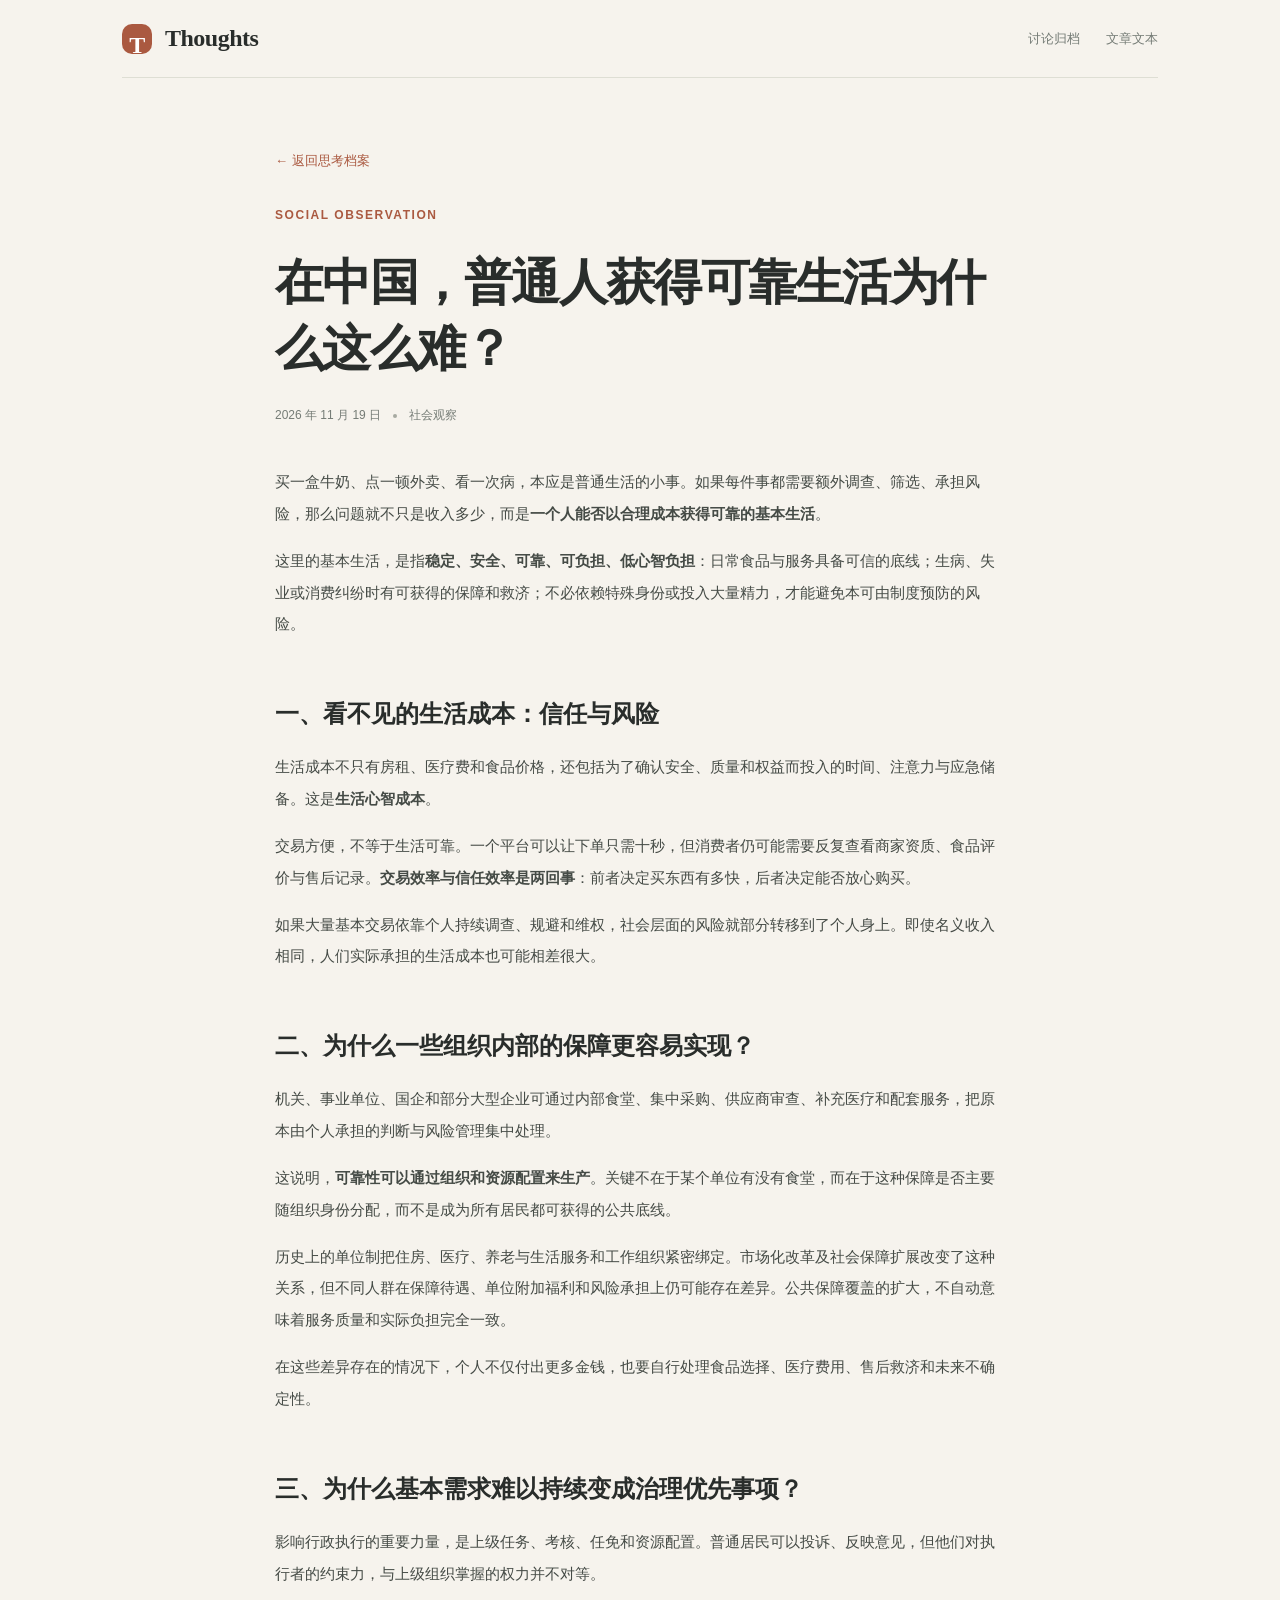
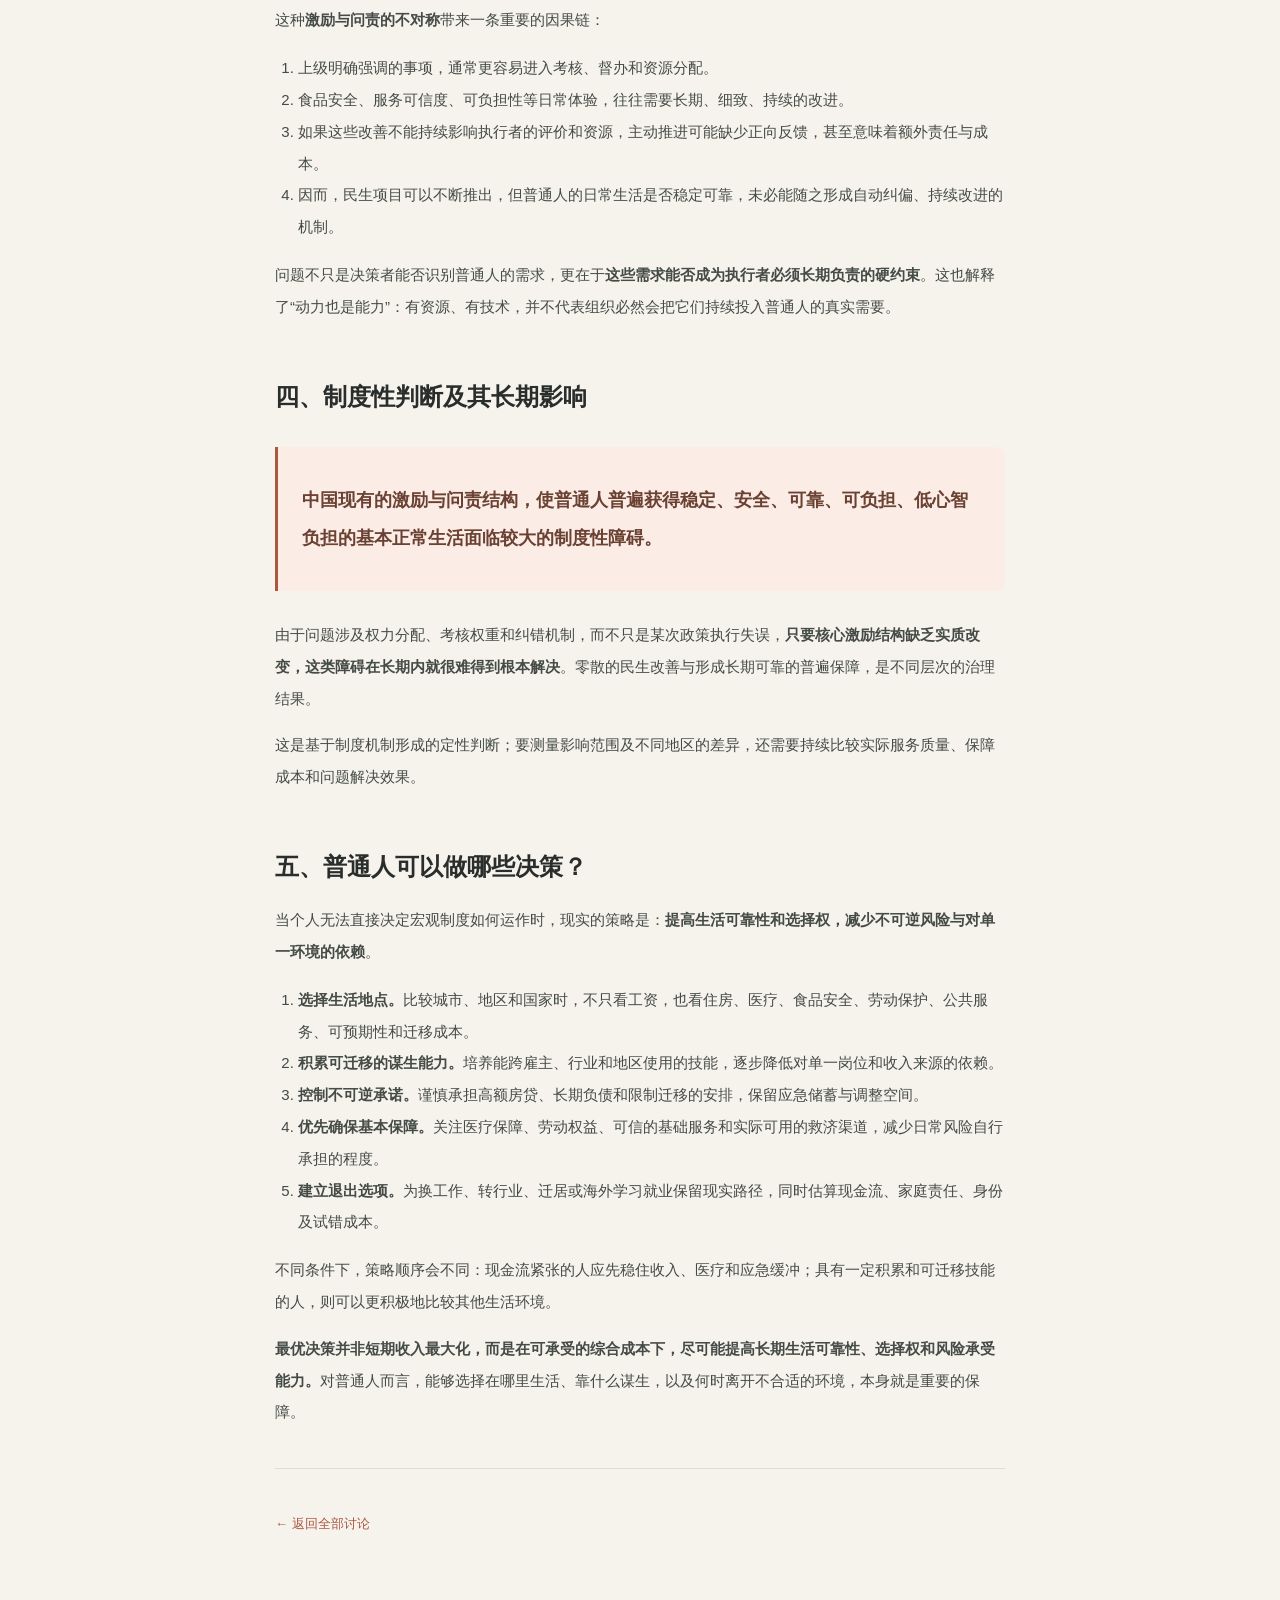
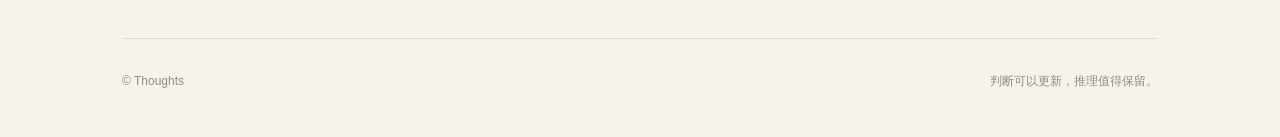
==== commit e22c143a: "docs: rewrite ordinary-life analysis without conversation meta-commentary" ====
--- a/posts/2026-11-19-ordinary-life-reliability.html
+++ b/posts/2026-11-19-ordinary-life-reliability.html
@@ -1,115 +1,32 @@
-<!doctype html><html lang="zh-CN"><head><meta charset="utf-8"><meta name="viewport" content="width=device-width,initial-scale=1"><title>在中国，普通人获得可靠生活为什么这么难？ · Thoughts</title><meta name="description" content="从生活心智成本、组织化保障与单位制，到普通人获得稳定可靠生活的结构性门槛。"><link rel="stylesheet" href="../assets/site.css"></head><body><div class="shell"><header class="nav"><a class="logo" href="../"><span class="mark">T</span>Thoughts</a><nav class="nav-right"><a href="../#archive">讨论归档</a><a href="https://github.com/liamamilin/thoughts/blob/main/notes/2026-11-19-ordinary-life-reliability.md">原始记录</a></nav></header></div><article class="article-shell"><a class="back" href="../">← 返回思考档案</a><div class="overline" style="margin-top:30px">SOCIAL OBSERVATION · DISCUSSION NOTE</div><h1>在中国，普通人获得可靠生活为什么这么难？</h1><div class="meta article-meta"><span>2026 年 11 月 19 日</span><i class="dot"></i><span>讨论记录 · 待验证的工作结论</span></div><blockquote>
-<p><strong>本次讨论形成的工作结论</strong>：在中国，普通人很难获得稳定、安全、可靠、心智负担不高的生活。这里的“很难”是指实现门槛高、个人成本高，且即使持续投入资源和精力，结果仍存在不确定性。</p>
-<p><strong>证据状态</strong>：这是对社会结构与日常体验的<strong>定性判断和研究命题</strong>，并非已经用代表性样本证实的“全国大多数人必然无法达到”的统计结论。本文保留该判断的力度，同时明确验证边界。</p>
-</blockquote>
-<h2>1. 起点：每一件普通小事都需要自己判断</h2>
-<p>日常买牛奶、选择餐厅、点外卖、购买食品，都可能额外付出筛选品牌、核对质量、评估价格、查看评价、处理售后等工作。</p>
-<p>我们把这种额外负担称为<strong>生活心智成本</strong>：个人为了保证基本生活安全与可靠，必须不断进行风险识别、核实与决策所付出的注意力和认知资源。</p>
-<p>它不等于选择丰富导致的普通决策疲劳。更核心的差异在于：</p>
-<ul>
-<li><strong>交易效率</strong>：支付、配送、下单有多方便；</li>
-<li><strong>信任效率</strong>：在普通选项中做选择，能否默认安全、合规、可预期。</li>
-</ul>
-<p>便利不自动等于可靠。消费者可能在快速外卖系统里花大量时间寻找一个有把握的商家。</p>
-<h2>2. 理想的默认选项</h2>
-<p>需求并非国家替人决定买哪盒牛奶、吃哪道菜，而是<strong>基本安全和合理可靠性应成为默认属性</strong>。</p>
-<p>个性化、美味、奢华、差异化体验可以通过额外付费和主动研究来获得；基本质量、卫生、安全、有效投诉救济则应由普遍适用的制度提供可靠底线。</p>
-<p>检验标准是：没有特殊身份、组织关系或专业知识的普通人，能否在合理的时间和费用内获得质量可预期的基础服务？</p>
-<h2>3. 为什么讨论机关与单位食堂？</h2>
-<p>机关、事业单位、国企等组织可能通过内部食堂、集体采购、供应商审核、管理标准与补贴，把个人每天要做的筛选工作交给组织处理。</p>
-<p>这引出的是<strong>保障是否绑定组织成员资格</strong>，不是“只要有机关食堂就能证明公共餐饮监管失败”。</p>
-<p>真正该检验的结构性问题：</p>
-<ol>
-<li>不同单位性质下，内部保障的覆盖率、实际价格、补贴、质量、违规后追责机制有何差异？</li>
-<li>相似收入和家庭条件的个人，只因是否加入组织，需要付出多少不同的资金、时间与风险管理成本？</li>
-<li>为什么某些组织内部可以稳定提供的可靠性，难以普遍转化为公共市场中的默认体验？</li>
-</ol>
-<p>“民营企业也有食堂”只证明食堂这种形式不属于体制内独有，<strong>不能直接反驳不同组织在保障覆盖、资源来源、稳定性上的差异</strong>。要反驳结构性判断，应拿出同维度、足够代表性的证据。</p>
-<h2>4. 历史解释：单位福利、市场转型和公共保障扩展</h2>
-<p>这是一次<strong>机制层面的历史推断</strong>，不把任何单一历史因素当作充分解释。</p>
-<ul>
-<li><strong>传统城市单位制</strong>：一部分住房、医疗、养老、生活服务与工作单位相连，福利获取与组织身份关系紧密。</li>
-<li><strong>市场化与单位福利改革</strong>：部分福利从单位转向市场或社会保障体系，不同就业群体经历的调整程度不同。</li>
-<li><strong>公共保障扩大</strong>：医保、养老等制度使更多居民得到名义上的基础保障，但不同制度的缴费责任、待遇水平、补充福利与服务可及性并不相同。</li>
-<li><strong>当下的问题</strong>：不能仅以“参保覆盖率高”推导“不同群体获得的保障已经等价”，更不能据此回答日常消费质量和心智成本。</li>
-</ul>
-<p>对长期剪刀差的阶段性推断是：20世纪90年代可能经历明显分化，2000年代以后基本保障资格差距有所收窄，而待遇和组织附加资源差异仍然重要。<strong>食品可靠性与生活心智成本的长期体制内外差距，目前没有充分的同口径时间序列证明其单调扩大或缩小。</strong></p>
-<h2>5. 对普通人到底意味着什么？</h2>
-<p><strong>风险分配不同</strong>。一些个体可以借助单位集体采购、内部治理、补充保障与稳定收入分担风险；另一些个体需要自行识别、购买、储蓄和应对。</p>
-<p>在存在这种差异的场景下，即使两个人拥有类似的名义收入，可能仍面对不同的：</p>
-<ul>
-<li>可支配资源和预防性储蓄需求；</li>
-<li>医疗和养老的不确定性；</li>
-<li>日常消费信息筛选与维权成本；</li>
-<li>转换工作、迁居或离开组织的顾虑。</li>
-</ul>
-<p>这里的关键不是断言所有组织保障都优质、所有市场服务都糟糕，而是<strong>组织身份是否在总体上系统性改变风险与保障的分配</strong>。</p>
-<h2>6. 我们最终形成的表述</h2>
-<blockquote>
-<p><strong>在中国，普通人很难获得稳定、安全、可靠、心智负担不高的生活。</strong></p>
-<p>这里的“很难”，指门槛高、个人成本高，而且即使付出很多，结果也不确定。</p>
-</blockquote>
-<p>这句话记录了本次讨论的核心立场。它并不声称已测出“95%或99%的人做不到”，也不把“需要付出高成本”偷换为“付出就一定能获得”。</p>
-<h2>7. 证据、推断与待验证</h2>
-<table><tbody>
-<tr><td>内容</td><td>当前性质</td><td>下一步需要什么</td></tr>
-<tr><td>不同社会保障制度在资格、缴费与待遇上存在差异</td><td>制度事实，可查官方法规与统计</td><td>逐项对比当年规则、实际待遇和人群构成</td></tr>
-<tr><td>单位身份可能改变附加福利与风险承担</td><td>有机制支持的解释</td><td>不同单位和个人的匹配样本</td></tr>
-<tr><td>90年代分化，随后部分基础覆盖差距收敛</td><td>历史趋势的定性推断</td><td>长期同口径分组研究</td></tr>
-<tr><td>普通人日常生活心智成本较高</td><td>讨论提出的经验性判断</td><td>食品风险预期、筛选时间、投诉成本等代表性调查</td></tr>
-<tr><td>“大多数”普通人达不到该生活标准</td><td><strong>未证实</strong></td><td>先操作化“好生活”标准，再进行代表性抽样</td></tr>
-</tbody></table>
-<h2>8. 后续研究问题</h2>
-<ol>
-<li><strong>同等收入、同一城市</strong>，体制内、私企员工、灵活就业者所承担的实际保障成本差多少？</li>
-<li>对<strong>食品与日常消费</strong>，普通人认为默认选项可靠吗？筛选和投诉平均需要多少时间？</li>
-<li>在医保、养老、住房与食堂之外，单位福利究竟多大程度改变个人对未来的风险预期？</li>
-<li>相比日本、新加坡等社会，哪些公共监管与消费者救济机制能减少“每次选择都要调查”的负担？</li>
-<li>评价社会生活质量是否需要引入“日常可避免风险由个人承担的比例”和“获取可信基本服务的认知成本”？</li>
-</ol>
-<h2>9. 2026-11-19 续谈：制度能否持续推动普遍可靠的基本生活？</h2>
-<p><strong>本次新增的工作结论：在以上级考核与资源分配为重要激励的治理结构中，普通居民的日常需要难以自动转化为执行者必须持续完成的硬任务。因此，现有制度要让普通人普遍获得稳定、安全、可靠、低心智负担的基本生活，面临较大的制度性困难。</strong></p>
-<p>这不是断言政府不会提出民生政策，也不是断言任何改善都做不到。讨论强调的是：<strong>某项改善可以发生，与有一套稳定机制保证它不断发生，是两回事。</strong></p>
-<h2>从基本生活定义到制度激励的推理链</h2>
-<ol>
-<li><strong>标准：</strong>基本生活指普通人无需依附特殊组织、关系或财富，就能以合理成本获得稳定、安全、可靠、心智负担不高的生活。它不仅是有饭吃、能参保，还包括质量可预期、成本可承受和出了问题能得到处理。</li>
-<li><strong>观察：</strong>部分组织可以通过内部食堂、采购、配套福利和管理制度，为成员提供比单纯依靠个人购买更集中的风险控制。公共市场中的普通消费者则往往需要自行判断。</li>
-<li><strong>制度激励：</strong>干部考核、任务布置、组织资源与上级监督会影响执行者的行为优先级。居民能够提出诉求，但其影响行为的方式与上级考核、任免和资源配置权力并不相同。</li>
-<li><strong>机制推断：</strong>当普通居民的真实生活体验没有被转化为足够强且持续的评价与纠偏机制时，执行者即使知道这些需求，也可能优先满足容易考核、汇报和获得反馈的任务。主动改善缺乏正反馈，甚至可能因新增责任产生负反馈。</li>
-<li><strong>结果推断：</strong>这可能产生“民生项目持续推进，但日常生活默认可靠性仍难以普遍实现”的落差。由此形成了上面的工作结论。</li>
-</ol>
-<h2>必须明确的证据边界</h2>
-<ul>
-<li><strong>制度事实：</strong>上级考核、行政任务和相关公众诉求渠道都存在；这本身不能直接测量双方对实际结果的相对影响。</li>
-<li><strong>机制判断：</strong>激励与问责权重不对称可能使难量化、难汇报的日常生活质量问题处于较弱的持续改进位置。该机制在组织激励研究中有合理基础。</li>
-<li><strong>预测性结论：</strong>“现有制度很难普遍实现目标”属于当前讨论的方向性推断，而不是已经证明长期必然失败，更不是对民生改革所有结果的统一判定。</li>
-<li><strong>决定性的验证：</strong>比较上级未明确部署与明确部署时，食品安全、服务可靠性、居民投诉的实质解决率等指标的变化；研究居民反馈能否独立、持续地改变资源配置和执行者考核。</li>
-</ul>
-<h2>讨论方法上的收获</h2>
-<p>不能拿“存在民生政策”直接反驳“缺少持续将普通人生活质量作为硬任务的激励机制”；前者说明<strong>政策被制定</strong>，后者问的是<strong>政策为什么持续有效、由谁监督其效果</strong>。同样，不能把“存在投诉渠道”当作“居民诉求与上级考核具有同等约束力”的证据。</p>
-<p><strong>本节为后续讨论追加的判断，不覆盖前文的历史分析；如有新的实证材料，可据此更新其结论强度。</strong></p>
-<h2>10. 讨论方法的旁支成果</h2>
-<p>本次讨论还识别了模型的两类不良论证倾向：</p>
-<ul>
-<li><strong>迎合偏差</strong>：为了配合用户而改变判断；</li>
-<li><strong>虚假平衡</strong>：为了显得客观而引入不相关的反例。</li>
-</ul>
-<p>研究时应先还原命题，再评价反例是否真正能改变原结论。为此已形成 <a class="external" href="https://github.com/liamamilin/skills/blob/main/skills/independent-judgment/SKILL.md" target="_blank" rel="noopener noreferrer">Independent Judgment Skill</a>。</p>
-<h2>11. 2026-11-19 再续谈：长期困难与基本生活的定义</h2>
-<p>本轮讨论明确了两个工作结论：<strong>稳定、安全、可靠、可负担、低心智负担的生活本身就是基本正常生活，不是附加的“高质量”要求。</strong>在现有激励与问责结构下，普通人的这些基本需求难以持续转化为行政硬任务；如果核心结构缺乏实质改变，障碍在长期内也很难根本改变。“长期很难改变”不等于“永远不可能改变”。</p>
-<p>北京首都的特殊资源条件不具备全国普遍性；12345热线受理量不等于实际解决率。某地公共服务水平能否代表全国，与上下级考核和居民反馈的权力不对称是否普遍，是不同命题。这些结论属于制度分析判断，不能包装成由全国代表性数据证实的统计结论。</p>
-<h2>12. 普通人可以做什么：五类决策</h2>
-<p><strong>目标：</strong>在宏观制度难以由个人控制的前提下，以可承受的综合成本，尽量获得稳定、安全、可靠、可负担、低心智负担的<strong>基本正常生活</strong>。这不意味着公共保障责任应转嫁给个人。</p>
-<ol>
-<li><strong>选择在哪里生活：</strong>比较不同城市、地区或国家的安全、公共服务、劳动保障及住房医疗交通综合成本，不只看工资；同时考虑家庭、语言与身份成本。</li>
-<li><strong>选择靠什么赚钱：</strong>积累跨企业、行业和地区可迁移的技能，提高议价能力，降低对单一雇主或收入来源的依赖。</li>
-<li><strong>控制不可逆承诺：</strong>谨慎对待高额房贷、长期债务、重大投资与限制迁移的安排，保留流动性和调整余地。</li>
-<li><strong>优先基本保障：</strong>保有医疗保障、应急储蓄、基本住房和劳动权益；尽量选择质量与救济机制可靠的服务。</li>
-<li><strong>建立退出选项：</strong>保留换工作、转行业、迁居或海外学习就业等现实可行的路径，评估资格、现金流、签证与试错风险。</li>
-</ol>
-<h3>最优决策原则</h3>
-<p><strong>不只追求短期收入最大化，而应提高长期生活可靠性、选择权和应对风险的能力，同时限制不可逆损失。</strong>有储蓄和可迁移技能者可积极比较地区与制度环境；现金流脆弱者应优先保住收入、医疗保障和应急缓冲，避免承担无法承受的迁移风险。</p>
-<p><strong>本轮形成的策略性结论：</strong>提高可迁移的能力与资产，控制不可逆风险，维持基本保障，建立现实可行的退出选项，最后选择能以可承受的综合成本稳定满足基本生活的环境。这是个人决策框架，不是对每个人都经实证证实的唯一最优方案。</p>
-<hr class="article-divider">
-<p><strong>记录原则</strong>：这是结构化讨论纪要，不是逐字录音。清楚区分“用户提出的判断”“对话中形成的推断”和“有公开材料支持的事实”。后续发现更强证据时，允许修订结论并记录变更。</p>
-<p class="caption">原始 Markdown 文件与修改历史保存在 GitHub 仓库中。本站记录讨论形成的思想，不将未经实证检验的结论包装成已证实统计事实。</p><hr class="article-divider"><a class="back" href="../">← 返回全部讨论</a></article><div class="shell"><footer class="foot"><span>© Thoughts</span><span>判断可以更新，推理值得保留。</span></footer></div></body></html>+<!doctype html>
+<html lang="zh-CN"><head><meta charset="utf-8"><meta name="viewport" content="width=device-width,initial-scale=1"><title>在中国，普通人获得可靠生活为什么这么难？ · Thoughts</title><meta name="description" content="从生活心智成本、组织保障和治理激励，分析基本生活可靠性的制度障碍及普通人的个人选择。"><link rel="stylesheet" href="../assets/site.css"></head>
+<body><div class="shell"><header class="nav"><a class="logo" href="../"><span class="mark">T</span>Thoughts</a><nav class="nav-right"><a href="../#archive">讨论归档</a><a href="https://github.com/liamamilin/thoughts/blob/main/notes/2026-11-19-ordinary-life-reliability.md">文章文本</a></nav></header></div>
+<article class="article-shell"><a class="back" href="../">← 返回思考档案</a><div class="overline" style="margin-top:30px">SOCIAL OBSERVATION</div><h1>在中国，普通人获得可靠生活为什么这么难？</h1><div class="meta article-meta"><span>2026 年 11 月 19 日</span><i class="dot"></i><span>社会观察</span></div><p>买一盒牛奶、点一顿外卖、看一次病，本应是普通生活的小事。如果每件事都需要额外调查、筛选、承担风险，那么问题就不只是收入多少，而是<strong>一个人能否以合理成本获得可靠的基本生活</strong>。</p>
+<p>这里的基本生活，是指<strong>稳定、安全、可靠、可负担、低心智负担</strong>：日常食品与服务具备可信的底线；生病、失业或消费纠纷时有可获得的保障和救济；不必依赖特殊身份或投入大量精力，才能避免本可由制度预防的风险。</p>
+<h2>一、看不见的生活成本：信任与风险</h2>
+<p>生活成本不只有房租、医疗费和食品价格，还包括为了确认安全、质量和权益而投入的时间、注意力与应急储备。这是<strong>生活心智成本</strong>。</p>
+<p>交易方便，不等于生活可靠。一个平台可以让下单只需十秒，但消费者仍可能需要反复查看商家资质、食品评价与售后记录。<strong>交易效率与信任效率是两回事</strong>：前者决定买东西有多快，后者决定能否放心购买。</p>
+<p>如果大量基本交易依靠个人持续调查、规避和维权，社会层面的风险就部分转移到了个人身上。即使名义收入相同，人们实际承担的生活成本也可能相差很大。</p>
+<h2>二、为什么一些组织内部的保障更容易实现？</h2>
+<p>机关、事业单位、国企和部分大型企业可通过内部食堂、集中采购、供应商审查、补充医疗和配套服务，把原本由个人承担的判断与风险管理集中处理。</p>
+<p>这说明，<strong>可靠性可以通过组织和资源配置来生产</strong>。关键不在于某个单位有没有食堂，而在于这种保障是否主要随组织身份分配，而不是成为所有居民都可获得的公共底线。</p>
+<p>历史上的单位制把住房、医疗、养老与生活服务和工作组织紧密绑定。市场化改革及社会保障扩展改变了这种关系，但不同人群在保障待遇、单位附加福利和风险承担上仍可能存在差异。公共保障覆盖的扩大，不自动意味着服务质量和实际负担完全一致。</p>
+<p>在这些差异存在的情况下，个人不仅付出更多金钱，也要自行处理食品选择、医疗费用、售后救济和未来不确定性。</p>
+<h2>三、为什么基本需求难以持续变成治理优先事项？</h2>
+<p>影响行政执行的重要力量，是上级任务、考核、任免和资源配置。普通居民可以投诉、反映意见，但他们对执行者的约束力，与上级组织掌握的权力并不对等。</p>
+<p>这种<strong>激励与问责的不对称</strong>带来一条重要的因果链：</p>
+<ol><li>上级明确强调的事项，通常更容易进入考核、督办和资源分配。</li><li>食品安全、服务可信度、可负担性等日常体验，往往需要长期、细致、持续的改进。</li><li>如果这些改善不能持续影响执行者的评价和资源，主动推进可能缺少正向反馈，甚至意味着额外责任与成本。</li><li>因而，民生项目可以不断推出，但普通人的日常生活是否稳定可靠，未必能随之形成自动纠偏、持续改进的机制。</li></ol>
+<p>问题不只是决策者能否识别普通人的需求，更在于<strong>这些需求能否成为执行者必须长期负责的硬约束</strong>。这也解释了“动力也是能力”：有资源、有技术，并不代表组织必然会把它们持续投入普通人的真实需要。</p>
+<h2>四、制度性判断及其长期影响</h2>
+<blockquote><p><strong>中国现有的激励与问责结构，使普通人普遍获得稳定、安全、可靠、可负担、低心智负担的基本正常生活面临较大的制度性障碍。</strong></p></blockquote>
+<p>由于问题涉及权力分配、考核权重和纠错机制，而不只是某次政策执行失误，<strong>只要核心激励结构缺乏实质改变，这类障碍在长期内就很难得到根本解决</strong>。零散的民生改善与形成长期可靠的普遍保障，是不同层次的治理结果。</p>
+<p>这是基于制度机制形成的定性判断；要测量影响范围及不同地区的差异，还需要持续比较实际服务质量、保障成本和问题解决效果。</p>
+<h2>五、普通人可以做哪些决策？</h2>
+<p>当个人无法直接决定宏观制度如何运作时，现实的策略是：<strong>提高生活可靠性和选择权，减少不可逆风险与对单一环境的依赖</strong>。</p>
+<ol><li><strong>选择生活地点。</strong>比较城市、地区和国家时，不只看工资，也看住房、医疗、食品安全、劳动保护、公共服务、可预期性和迁移成本。</li>
+<li><strong>积累可迁移的谋生能力。</strong>培养能跨雇主、行业和地区使用的技能，逐步降低对单一岗位和收入来源的依赖。</li>
+<li><strong>控制不可逆承诺。</strong>谨慎承担高额房贷、长期负债和限制迁移的安排，保留应急储蓄与调整空间。</li>
+<li><strong>优先确保基本保障。</strong>关注医疗保障、劳动权益、可信的基础服务和实际可用的救济渠道，减少日常风险自行承担的程度。</li>
+<li><strong>建立退出选项。</strong>为换工作、转行业、迁居或海外学习就业保留现实路径，同时估算现金流、家庭责任、身份及试错成本。</li></ol>
+<p>不同条件下，策略顺序会不同：现金流紧张的人应先稳住收入、医疗和应急缓冲；具有一定积累和可迁移技能的人，则可以更积极地比较其他生活环境。</p>
+<p><strong>最优决策并非短期收入最大化，而是在可承受的综合成本下，尽可能提高长期生活可靠性、选择权和风险承受能力。</strong>对普通人而言，能够选择在哪里生活、靠什么谋生，以及何时离开不合适的环境，本身就是重要的保障。</p><hr class="article-divider"><a class="back" href="../">← 返回全部讨论</a></article><div class="shell"><footer class="foot"><span>© Thoughts</span><span>判断可以更新，推理值得保留。</span></footer></div></body></html>
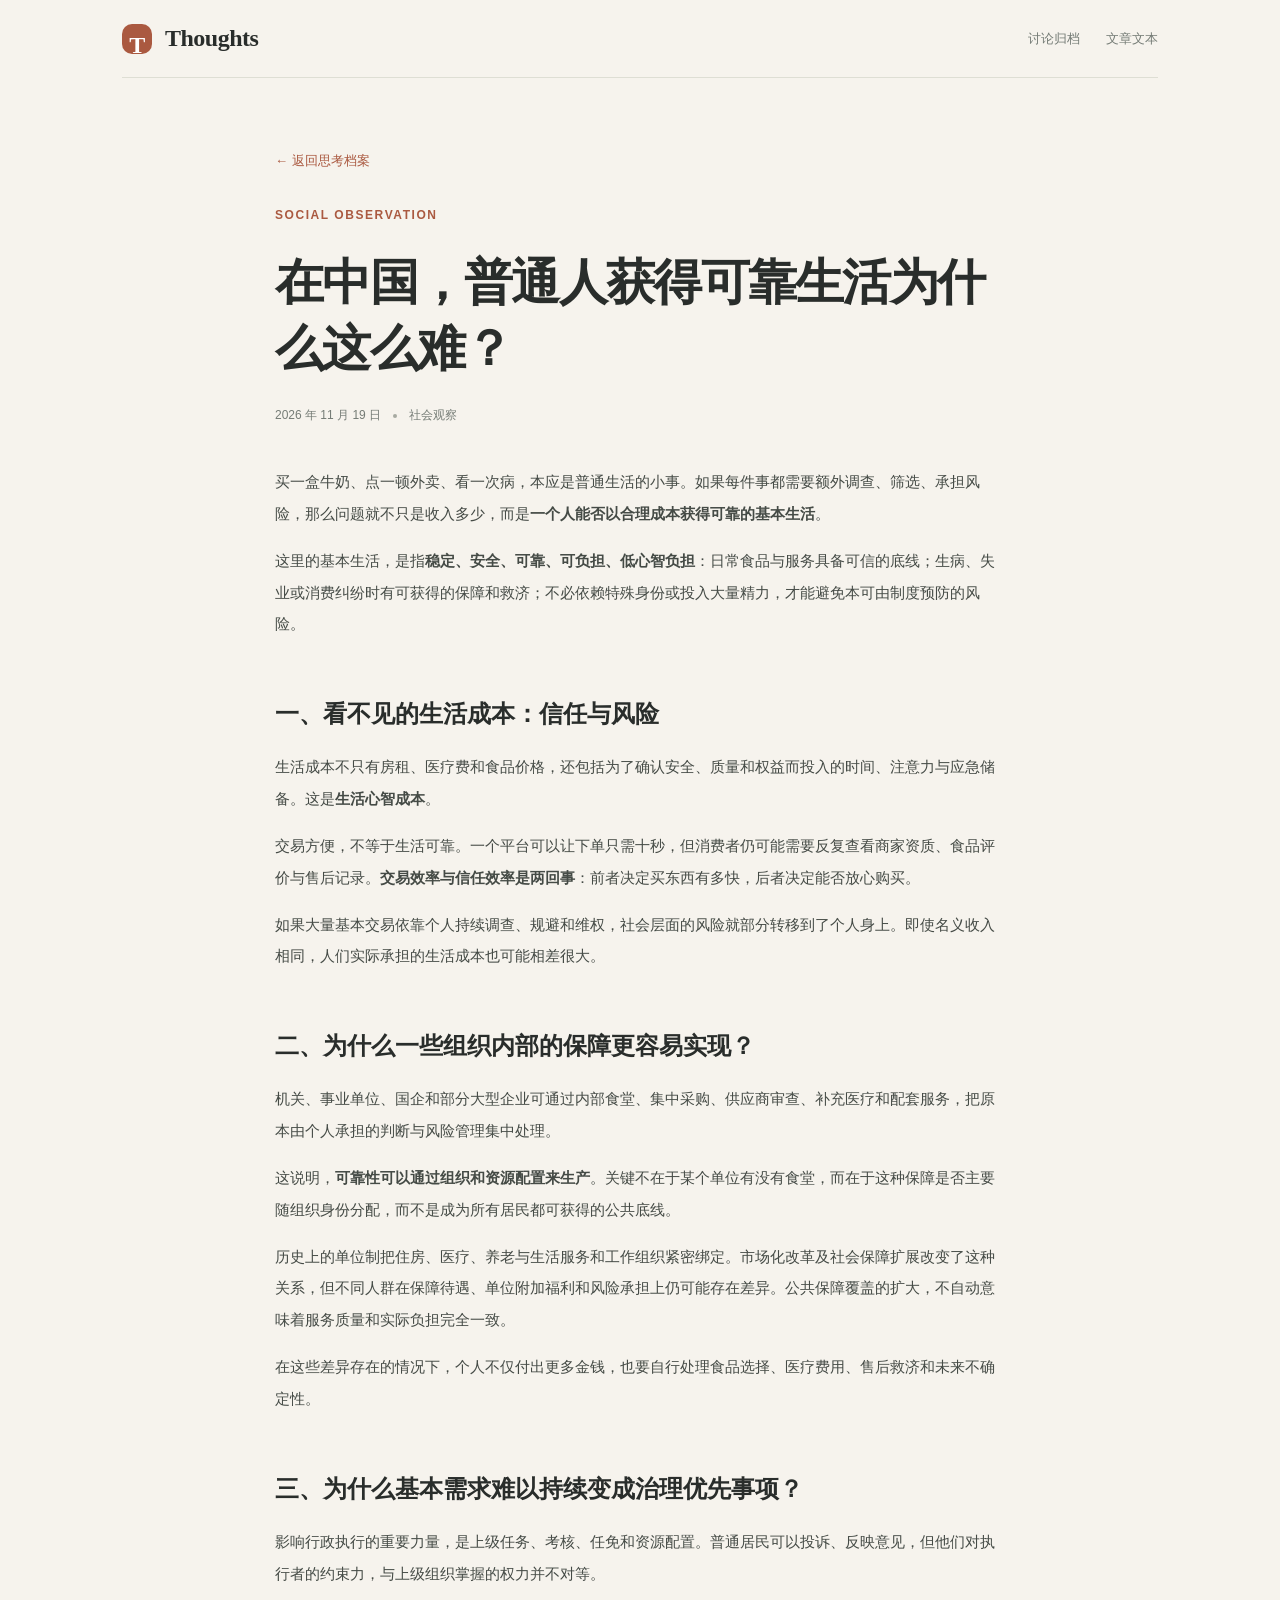
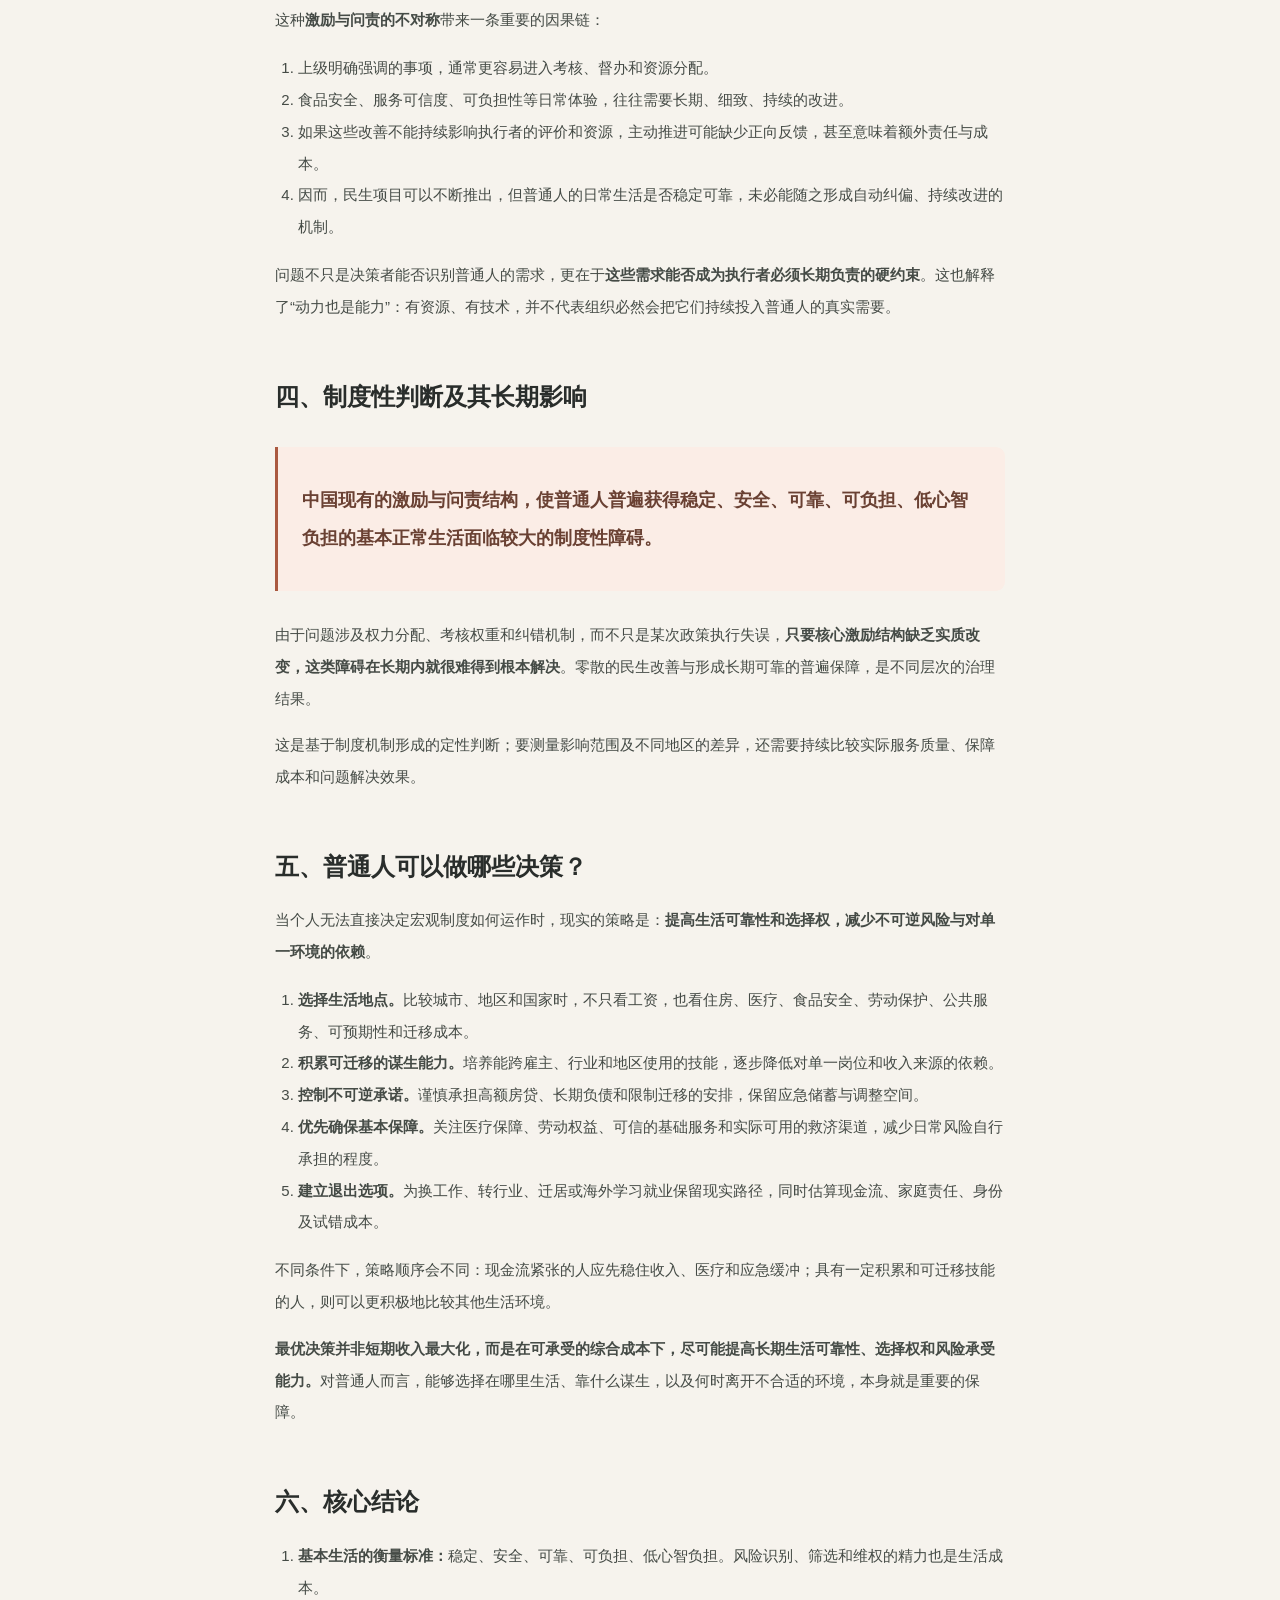
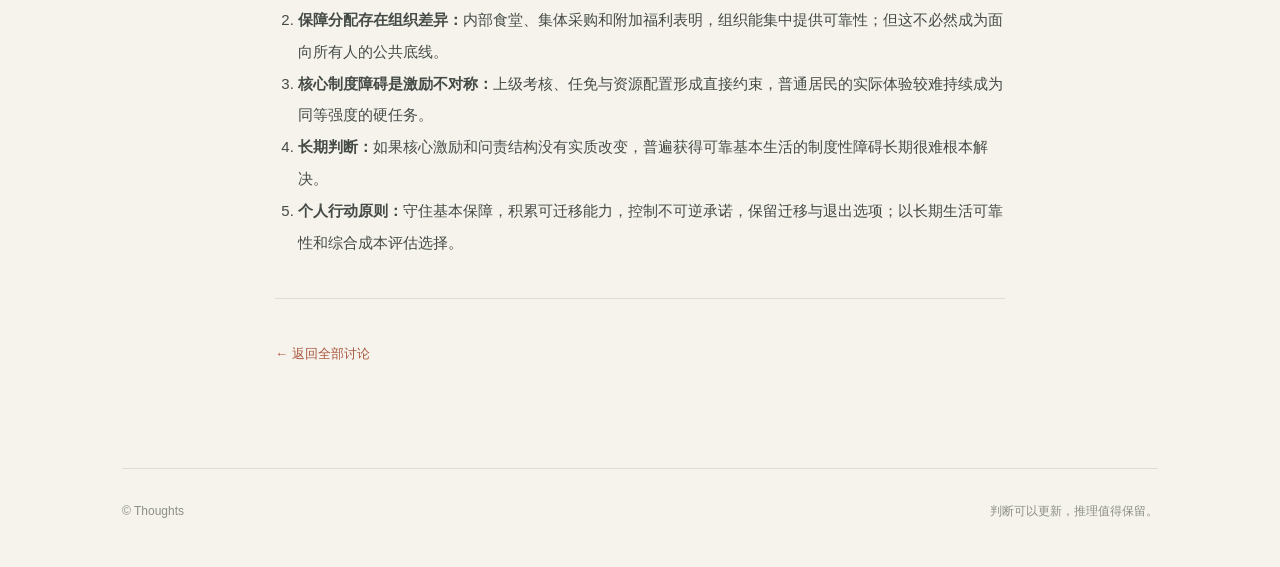
==== commit ea646720: "docs: add concise key conclusions to ordinary-life article" ====
--- a/posts/2026-11-19-ordinary-life-reliability.html
+++ b/posts/2026-11-19-ordinary-life-reliability.html
@@ -29,4 +29,9 @@
 <li><strong>优先确保基本保障。</strong>关注医疗保障、劳动权益、可信的基础服务和实际可用的救济渠道，减少日常风险自行承担的程度。</li>
 <li><strong>建立退出选项。</strong>为换工作、转行业、迁居或海外学习就业保留现实路径，同时估算现金流、家庭责任、身份及试错成本。</li></ol>
 <p>不同条件下，策略顺序会不同：现金流紧张的人应先稳住收入、医疗和应急缓冲；具有一定积累和可迁移技能的人，则可以更积极地比较其他生活环境。</p>
-<p><strong>最优决策并非短期收入最大化，而是在可承受的综合成本下，尽可能提高长期生活可靠性、选择权和风险承受能力。</strong>对普通人而言，能够选择在哪里生活、靠什么谋生，以及何时离开不合适的环境，本身就是重要的保障。</p><hr class="article-divider"><a class="back" href="../">← 返回全部讨论</a></article><div class="shell"><footer class="foot"><span>© Thoughts</span><span>判断可以更新，推理值得保留。</span></footer></div></body></html>+<p><strong>最优决策并非短期收入最大化，而是在可承受的综合成本下，尽可能提高长期生活可靠性、选择权和风险承受能力。</strong>对普通人而言，能够选择在哪里生活、靠什么谋生，以及何时离开不合适的环境，本身就是重要的保障。</p><h2>六、核心结论</h2>
+<ol><li><strong>基本生活的衡量标准：</strong>稳定、安全、可靠、可负担、低心智负担。风险识别、筛选和维权的精力也是生活成本。</li>
+<li><strong>保障分配存在组织差异：</strong>内部食堂、集体采购和附加福利表明，组织能集中提供可靠性；但这不必然成为面向所有人的公共底线。</li>
+<li><strong>核心制度障碍是激励不对称：</strong>上级考核、任免与资源配置形成直接约束，普通居民的实际体验较难持续成为同等强度的硬任务。</li>
+<li><strong>长期判断：</strong>如果核心激励和问责结构没有实质改变，普遍获得可靠基本生活的制度性障碍长期很难根本解决。</li>
+<li><strong>个人行动原则：</strong>守住基本保障，积累可迁移能力，控制不可逆承诺，保留迁移与退出选项；以长期生活可靠性和综合成本评估选择。</li></ol><hr class="article-divider"><a class="back" href="../">← 返回全部讨论</a></article><div class="shell"><footer class="foot"><span>© Thoughts</span><span>判断可以更新，推理值得保留。</span></footer></div></body></html>
